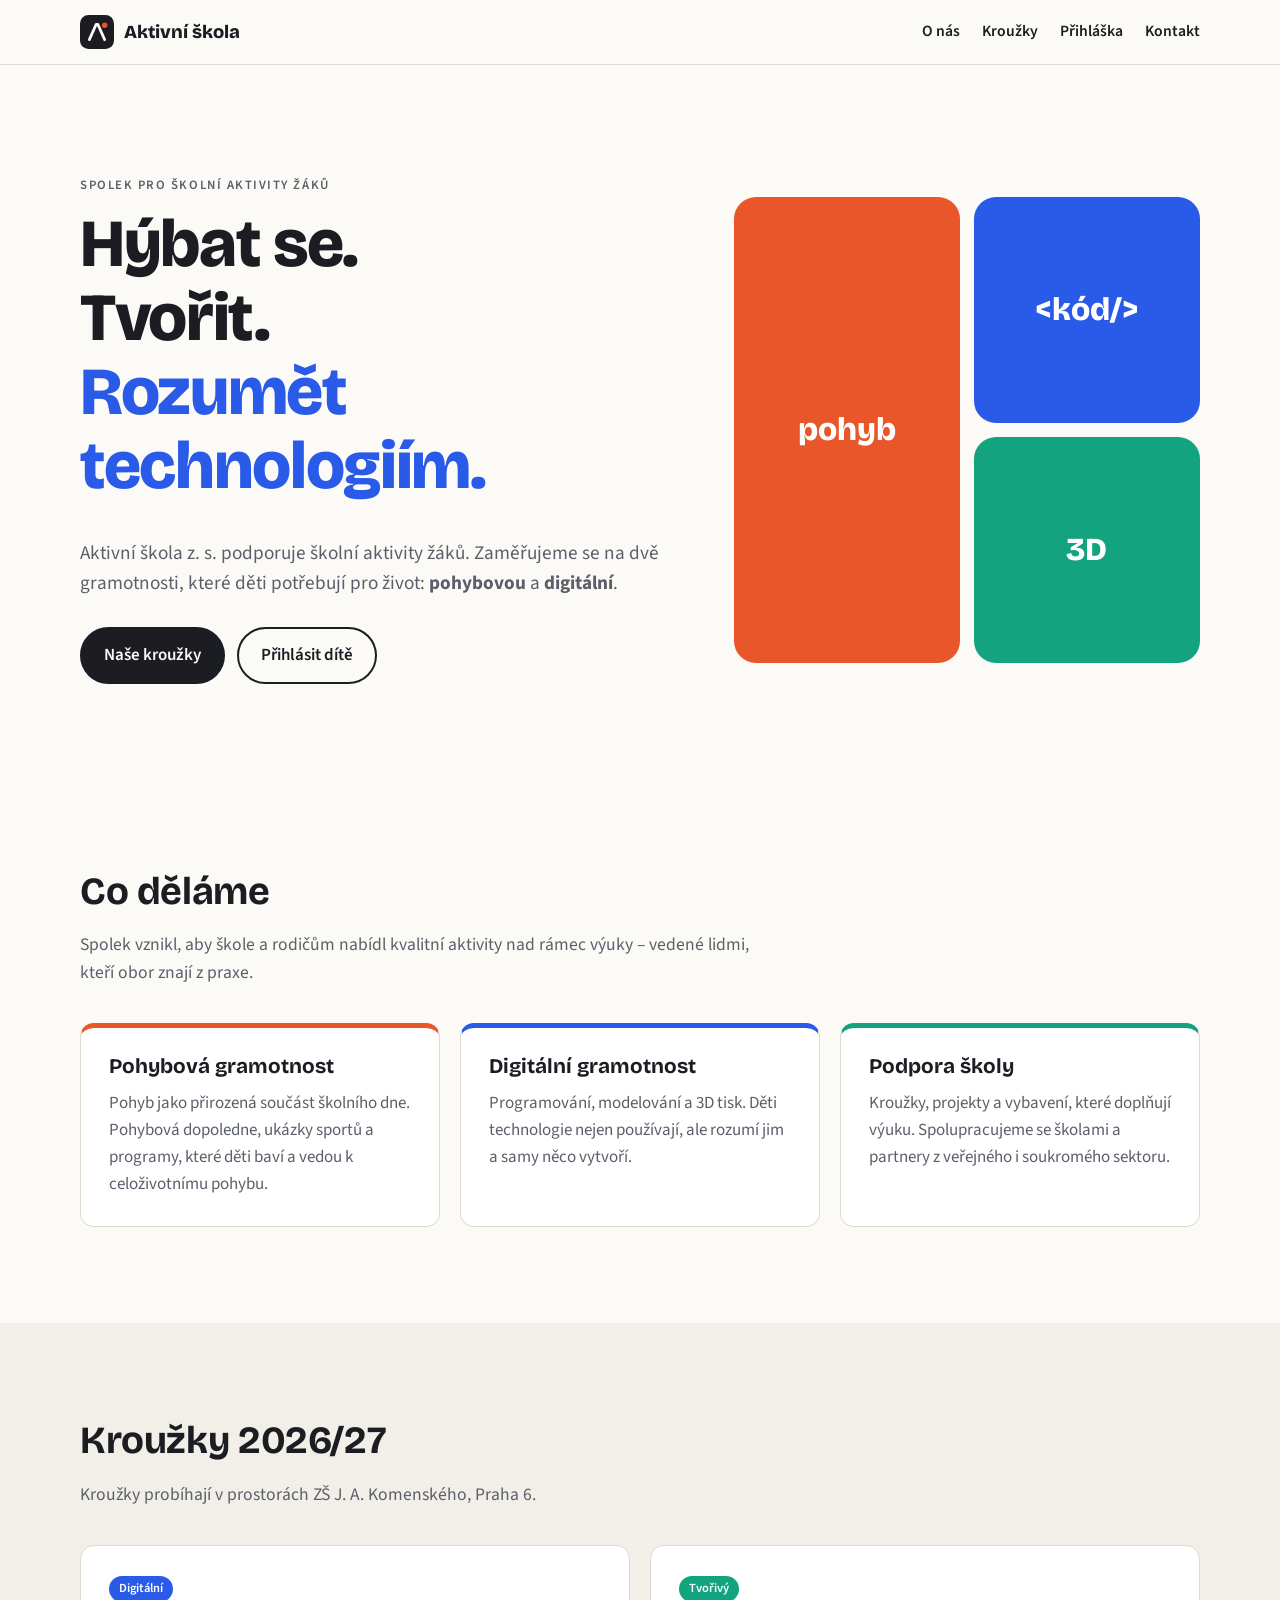
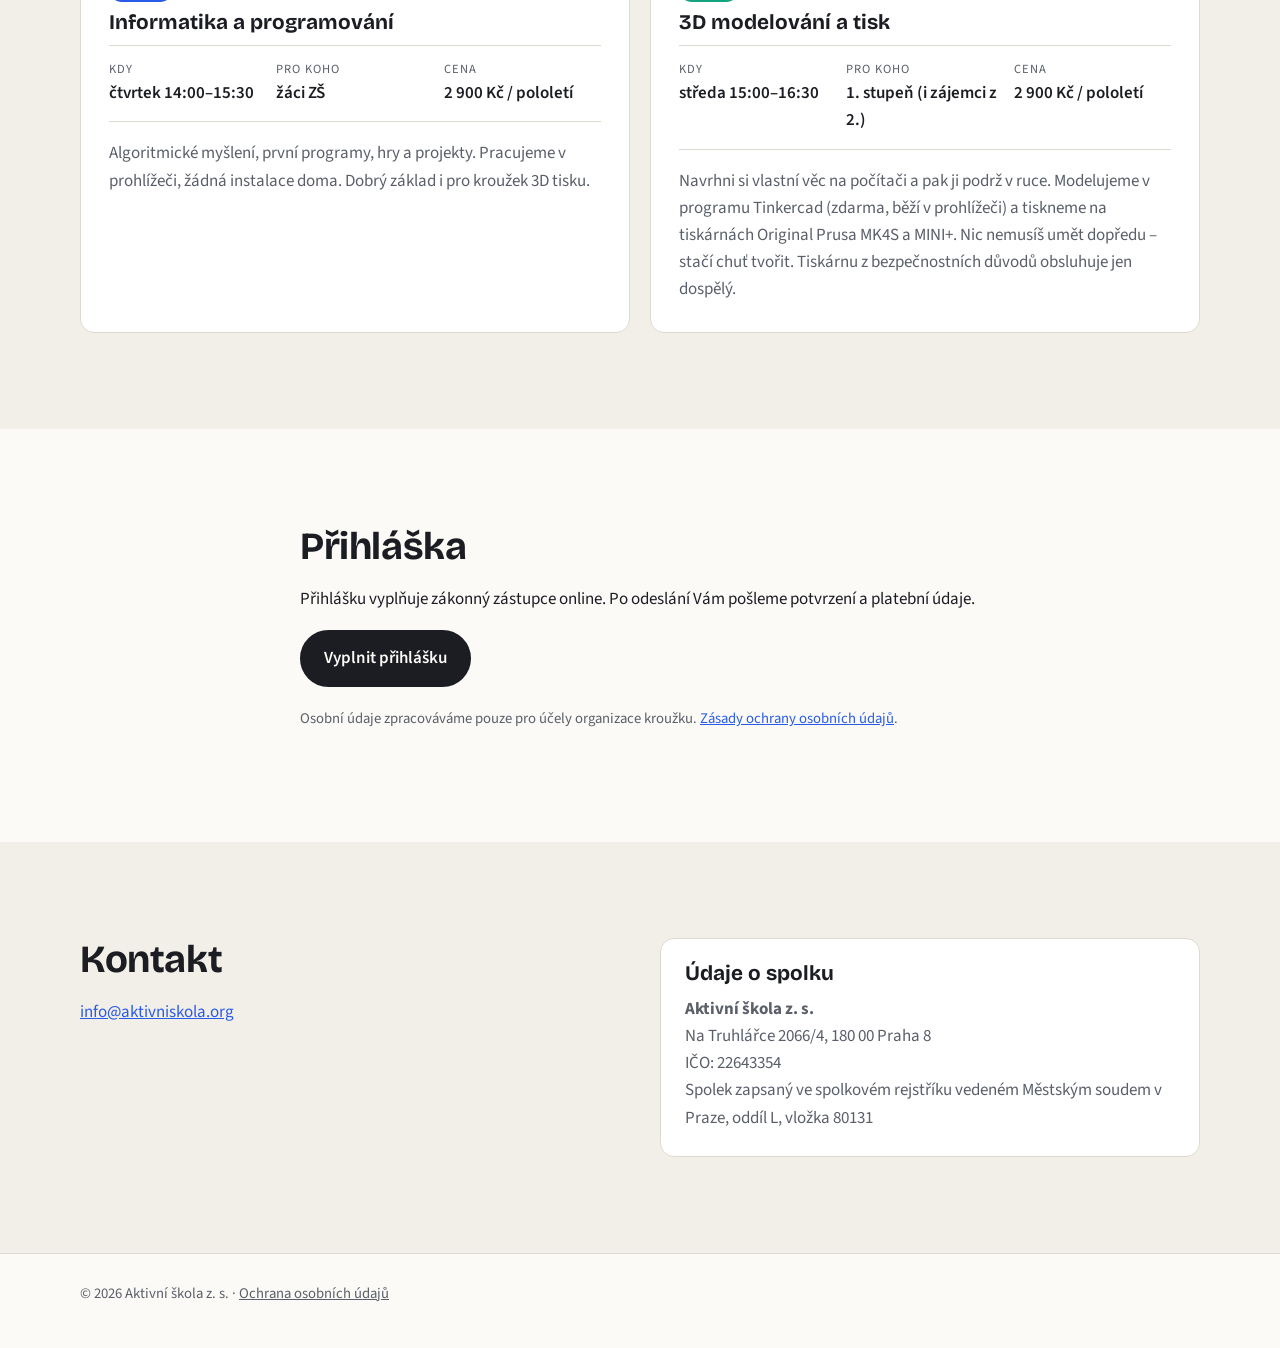
==== index.html @ bd8f5ce6 "Kroužky: časy, ceny, popis 3D tisku Co-Authored-By: Claude Opus 5.5 <noreply@anthropic.com> Claude-S" ====
<!doctype html>
<html lang="cs">
<head>
<meta charset="utf-8">
<meta name="viewport" content="width=device-width, initial-scale=1">
<title>Aktivní škola z. s. – pohybová a digitální gramotnost žáků</title>
<meta name="description" content="Spolek Aktivní škola podporuje školní aktivity žáků se zaměřením na pohybovou a digitální gramotnost. Kroužky programování a 3D tisku v Praze 6.">
<link rel="canonical" href="https://aktivniskola.org/">
<link rel="icon" href="favicon.svg" type="image/svg+xml">
<meta property="og:title" content="Aktivní škola z. s.">
<meta property="og:description" content="Pohybová a digitální gramotnost žáků – kroužky, projekty, spolupráce se školami.">
<meta property="og:type" content="website">
<meta property="og:url" content="https://aktivniskola.org/">
<link rel="preconnect" href="https://fonts.googleapis.com">
<link rel="preconnect" href="https://fonts.gstatic.com" crossorigin>
<link href="https://fonts.googleapis.com/css2?family=Bricolage+Grotesque:opsz,wght@12..96,500;12..96,700;12..96,800&family=Source+Sans+3:wght@400;600&display=swap" rel="stylesheet">
<link rel="stylesheet" href="styles.css">
<script type="application/ld+json">
{
  "@context": "https://schema.org",
  "@type": "NGO",
  "name": "Aktivní škola z. s.",
  "url": "https://aktivniskola.org/",
  "taxID": "22643354",
  "address": {
    "@type": "PostalAddress",
    "streetAddress": "Na Truhlářce 2066/4",
    "addressLocality": "Praha 8",
    "postalCode": "180 00",
    "addressCountry": "CZ"
  }
}
</script>
</head>
<body>

<header class="site-header">
  <div class="wrap header-inner">
    <a href="#top" class="logo" aria-label="Aktivní škola – úvod">
      <svg viewBox="0 0 40 40" aria-hidden="true"><rect width="40" height="40" rx="10" class="logo-bg"/><path d="M11 29 19 11h2l8 18" class="logo-a"/><circle cx="29" cy="12" r="3.2" class="logo-dot"/></svg>
      <span>Aktivní škola</span>
    </a>
    <nav class="nav" aria-label="Hlavní navigace">
      <a href="#o-nas">O nás</a>
      <a href="#krouzky">Kroužky</a>
      <a href="#prihlaska">Přihláška</a>
      <a href="#kontakt">Kontakt</a>
    </nav>
  </div>
</header>

<main id="top">

  <section class="hero">
    <div class="wrap hero-grid">
      <div>
        <p class="eyebrow">Spolek pro školní aktivity žáků</p>
        <h1>Hýbat se.<br>Tvořit.<br><span class="accent">Rozumět technologiím.</span></h1>
        <p class="lead">Aktivní škola z. s. podporuje školní aktivity žáků. Zaměřujeme se na dvě gramotnosti, které děti potřebují pro život: <strong>pohybovou</strong> a <strong>digitální</strong>.</p>
        <div class="cta-row">
          <a class="btn btn-primary" href="#krouzky">Naše kroužky</a>
          <a class="btn btn-ghost" href="#prihlaska">Přihlásit dítě</a>
        </div>
      </div>
      <div class="hero-art" aria-hidden="true">
        <div class="tile tile-move"><span>pohyb</span></div>
        <div class="tile tile-digi"><span>&lt;kód/&gt;</span></div>
        <div class="tile tile-make"><span>3D</span></div>
      </div>
    </div>
  </section>

  <section id="o-nas" class="section">
    <div class="wrap">
      <h2>Co děláme</h2>
      <p class="section-lead">Spolek vznikl, aby škole a rodičům nabídl kvalitní aktivity nad rámec výuky – vedené lidmi, kteří obor znají z praxe.</p>
      <div class="cards">
        <article class="card card-move">
          <h3>Pohybová gramotnost</h3>
          <p>Pohyb jako přirozená součást školního dne. Pohybová dopoledne, ukázky sportů a programy, které děti baví a vedou k celoživotnímu pohybu.</p>
        </article>
        <article class="card card-digi">
          <h3>Digitální gramotnost</h3>
          <p>Programování, modelování a 3D tisk. Děti technologie nejen používají, ale rozumí jim a samy něco vytvoří.</p>
        </article>
        <article class="card card-school">
          <h3>Podpora školy</h3>
          <p>Kroužky, projekty a vybavení, které doplňují výuku. Spolupracujeme se školami a partnery z veřejného i soukromého sektoru.</p>
        </article>
      </div>
    </div>
  </section>

  <section id="krouzky" class="section section-alt">
    <div class="wrap">
      <h2>Kroužky 2026/27</h2>
      <p class="section-lead">Kroužky probíhají v prostorách ZŠ J. A. Komenského, Praha 6.</p>
      <div class="courses">
        <article class="course">
          <div class="course-head">
            <span class="badge badge-digi">Digitální</span>
            <h3>Informatika a programování</h3>
          </div>
          <dl class="facts">
            <div><dt>Kdy</dt><dd>čtvrtek 14:00–15:30</dd></div>
            <div><dt>Pro koho</dt><dd><!-- TODO: ověřit ročníky -->žáci ZŠ</dd></div>
            <div><dt>Cena</dt><dd>2 900 Kč / pololetí</dd></div>
          </dl>
          <p>Algoritmické myšlení, první programy, hry a projekty. Pracujeme v prohlížeči, žádná instalace doma. Dobrý základ i pro kroužek 3D tisku.</p>
        </article>
        <article class="course">
          <div class="course-head">
            <span class="badge badge-make">Tvořivý</span>
            <h3>3D modelování a tisk</h3>
          </div>
          <dl class="facts">
            <div><dt>Kdy</dt><dd>středa 15:00–16:30</dd></div>
            <div><dt>Pro koho</dt><dd>1. stupeň (i zájemci z 2.)</dd></div>
            <div><dt>Cena</dt><dd>2 900 Kč / pololetí</dd></div>
          </dl>
          <p>Navrhni si vlastní věc na počítači a pak ji podrž v ruce. Modelujeme v programu Tinkercad (zdarma, běží v prohlížeči) a tiskneme na tiskárnách Original Prusa MK4S a MINI+. Nic nemusíš umět dopředu – stačí chuť tvořit. Tiskárnu z bezpečnostních důvodů obsluhuje jen dospělý.</p>
        </article>
      </div>
    </div>
  </section>

  <section id="prihlaska" class="section">
    <div class="wrap narrow">
      <h2>Přihláška</h2>
      <p>Přihlášku vyplňuje zákonný zástupce online. Po odeslání Vám pošleme potvrzení a platební údaje.</p>
      <a class="btn btn-primary" href="#" data-todo="odkaz na Google Formulář">Vyplnit přihlášku</a>
      <p class="note">Osobní údaje zpracováváme pouze pro účely organizace kroužku. <a href="ochrana-osobnich-udaju.html">Zásady ochrany osobních údajů</a>.</p>
    </div>
  </section>

  <section id="kontakt" class="section section-alt">
    <div class="wrap contact-grid">
      <div>
        <h2>Kontakt</h2>
        <p><a href="mailto:info@aktivniskola.org">info@aktivniskola.org</a></p>
      </div>
      <div class="legal">
        <h3>Údaje o spolku</h3>
        <p><strong>Aktivní škola z. s.</strong><br>
        Na Truhlářce 2066/4, 180 00 Praha 8<br>
        IČO: 22643354<br>
        Spolek zapsaný ve spolkovém rejstříku vedeném Městským soudem v Praze, oddíl L, vložka 80131</p>
      </div>
    </div>
  </section>

</main>

<footer class="site-footer">
  <div class="wrap">
    <p>© <span id="y">2026</span> Aktivní škola z. s. · <a href="ochrana-osobnich-udaju.html">Ochrana osobních údajů</a></p>
  </div>
</footer>

<script>document.getElementById('y').textContent=new Date().getFullYear();</script>
</body>
</html>
---- styles.css ----
:root {
  --bg: #fbfaf6;
  --bg-alt: #f1efe7;
  --ink: #1b1d22;
  --muted: #5a5f69;
  --line: #dedad0;
  --move: #e8562a;      /* pohyb – oranžová */
  --digi: #2a5be8;      /* digitál – modrá */
  --make: #14a37f;      /* tvorba – zelená */
  --card: #ffffff;
  --radius: 14px;
  --font-head: "Bricolage Grotesque", system-ui, sans-serif;
  --font-body: "Source Sans 3", system-ui, sans-serif;
}
@media (prefers-color-scheme: dark) {
  :root:not([data-theme="light"]) {
    --bg: #14161a; --bg-alt: #1b1e23; --ink: #eef0f3; --muted: #a3a9b3;
    --line: #2c3038; --card: #1f2228;
    --move: #ff7a4d; --digi: #6f93ff; --make: #3fcfa6;
  }
}

* { box-sizing: border-box; }
html { scroll-behavior: smooth; scroll-padding-top: 72px; }
body {
  margin: 0; background: var(--bg); color: var(--ink);
  font: 400 1.0625rem/1.6 var(--font-body);
  -webkit-font-smoothing: antialiased;
}
h1, h2, h3 { font-family: var(--font-head); line-height: 1.1; margin: 0 0 .5em; }
h1 { font-size: clamp(2.4rem, 6vw, 4.2rem); font-weight: 800; letter-spacing: -.02em; }
h2 { font-size: clamp(1.8rem, 3.5vw, 2.4rem); font-weight: 700; letter-spacing: -.01em; }
h3 { font-size: 1.3rem; font-weight: 700; }
a { color: var(--digi); }
p { margin: 0 0 1em; }

.wrap { width: min(1120px, 100% - 32px); margin-inline: auto; }
.narrow { width: min(680px, 100% - 32px); }

/* Header */
.site-header {
  position: sticky; top: 0; z-index: 10;
  background: color-mix(in srgb, var(--bg) 88%, transparent);
  backdrop-filter: blur(8px); border-bottom: 1px solid var(--line);
}
.header-inner { display: flex; align-items: center; justify-content: space-between; height: 64px; gap: 16px; }
.logo { display: flex; align-items: center; gap: 10px; text-decoration: none; color: var(--ink);
  font: 800 1.15rem var(--font-head); }
.logo svg { width: 34px; height: 34px; }
.logo-bg { fill: var(--ink); }
.logo-a { fill: none; stroke: var(--bg); stroke-width: 3.2; stroke-linecap: round; stroke-linejoin: round; }
.logo-dot { fill: var(--move); }
.nav { display: flex; gap: 22px; }
.nav a { color: var(--ink); text-decoration: none; font-weight: 600; font-size: .98rem; }
.nav a:hover { color: var(--move); }
@media (max-width: 640px) {
  .nav { gap: 14px; }
  .nav a:nth-child(1), .nav a:nth-child(4) { display: none; }
}

/* Hero */
.hero { padding: clamp(48px, 9vw, 110px) 0 clamp(40px, 7vw, 90px); }
.hero-grid { display: grid; grid-template-columns: 1.3fr 1fr; gap: 48px; align-items: center; }
.eyebrow { text-transform: uppercase; letter-spacing: .12em; font-size: .8rem; font-weight: 600; color: var(--muted); }
.accent { color: var(--digi); }
.lead { font-size: 1.2rem; color: var(--muted); max-width: 34em; }
.cta-row { display: flex; gap: 12px; flex-wrap: wrap; margin-top: 28px; }
.btn { display: inline-block; padding: 13px 22px; border-radius: 999px; font-weight: 600;
  text-decoration: none; border: 2px solid var(--ink); transition: transform .15s; }
.btn:hover { transform: translateY(-2px); }
.btn-primary { background: var(--ink); color: var(--bg); }
.btn-ghost { color: var(--ink); }

.hero-art { display: grid; grid-template-columns: 1fr 1fr; grid-template-rows: 1fr 1fr; gap: 14px; aspect-ratio: 1; }
.tile { border-radius: 22px; display: grid; place-items: center;
  font: 800 clamp(1.3rem, 3vw, 2rem) var(--font-head); color: #fff; }
.tile-move { background: var(--move); grid-row: span 2; }
.tile-digi { background: var(--digi); }
.tile-make { background: var(--make); }
@media (max-width: 820px) {
  .hero-grid { grid-template-columns: 1fr; }
  .hero-art { aspect-ratio: 3 / 1.4; max-width: 520px; }
}

/* Sections */
.section { padding: clamp(56px, 8vw, 96px) 0; }
.section-alt { background: var(--bg-alt); }
.section-lead { color: var(--muted); font-size: 1.1rem; max-width: 40em; margin-bottom: 36px; }

.cards { display: grid; grid-template-columns: repeat(3, 1fr); gap: 20px; }
.card { background: var(--card); border: 1px solid var(--line); border-radius: var(--radius);
  padding: 28px; border-top: 5px solid var(--ink); }
.card p { color: var(--muted); margin: 0; }
.card-move { border-top-color: var(--move); }
.card-digi { border-top-color: var(--digi); }
.card-school { border-top-color: var(--make); }
@media (max-width: 820px) { .cards { grid-template-columns: 1fr; } }

.courses { display: grid; grid-template-columns: repeat(2, 1fr); gap: 20px; }
.course { background: var(--card); border: 1px solid var(--line); border-radius: var(--radius); padding: 28px; }
.course p { color: var(--muted); margin: 0; }
.badge { display: inline-block; font-size: .78rem; font-weight: 600; padding: 3px 10px; border-radius: 999px;
  color: #fff; margin-bottom: 10px; }
.badge-digi { background: var(--digi); }
.badge-make { background: var(--make); }
.badge-move { background: var(--move); }
.facts { display: grid; grid-template-columns: repeat(3, 1fr); gap: 10px; margin: 6px 0 18px;
  padding: 14px 0; border-block: 1px solid var(--line); }
.facts dt { font-size: .78rem; text-transform: uppercase; letter-spacing: .08em; color: var(--muted); }
.facts dd { margin: 0; font-weight: 600; }
@media (max-width: 820px) { .courses { grid-template-columns: 1fr; } }
@media (max-width: 420px) { .facts { grid-template-columns: 1fr; } }

.note { font-size: .92rem; color: var(--muted); margin-top: 20px; }

.contact-grid { display: grid; grid-template-columns: 1fr 1fr; gap: 40px; }
.legal { background: var(--card); border: 1px solid var(--line); border-radius: var(--radius); padding: 24px; }
.legal p { margin: 0; color: var(--muted); }
@media (max-width: 720px) { .contact-grid { grid-template-columns: 1fr; } }

.site-footer { padding: 28px 0; border-top: 1px solid var(--line); color: var(--muted); font-size: .92rem; }
.site-footer a { color: var(--muted); }

.prose { padding: clamp(40px, 7vw, 80px) 0; }
.prose h2 { font-size: 1.4rem; margin-top: 1.6em; }
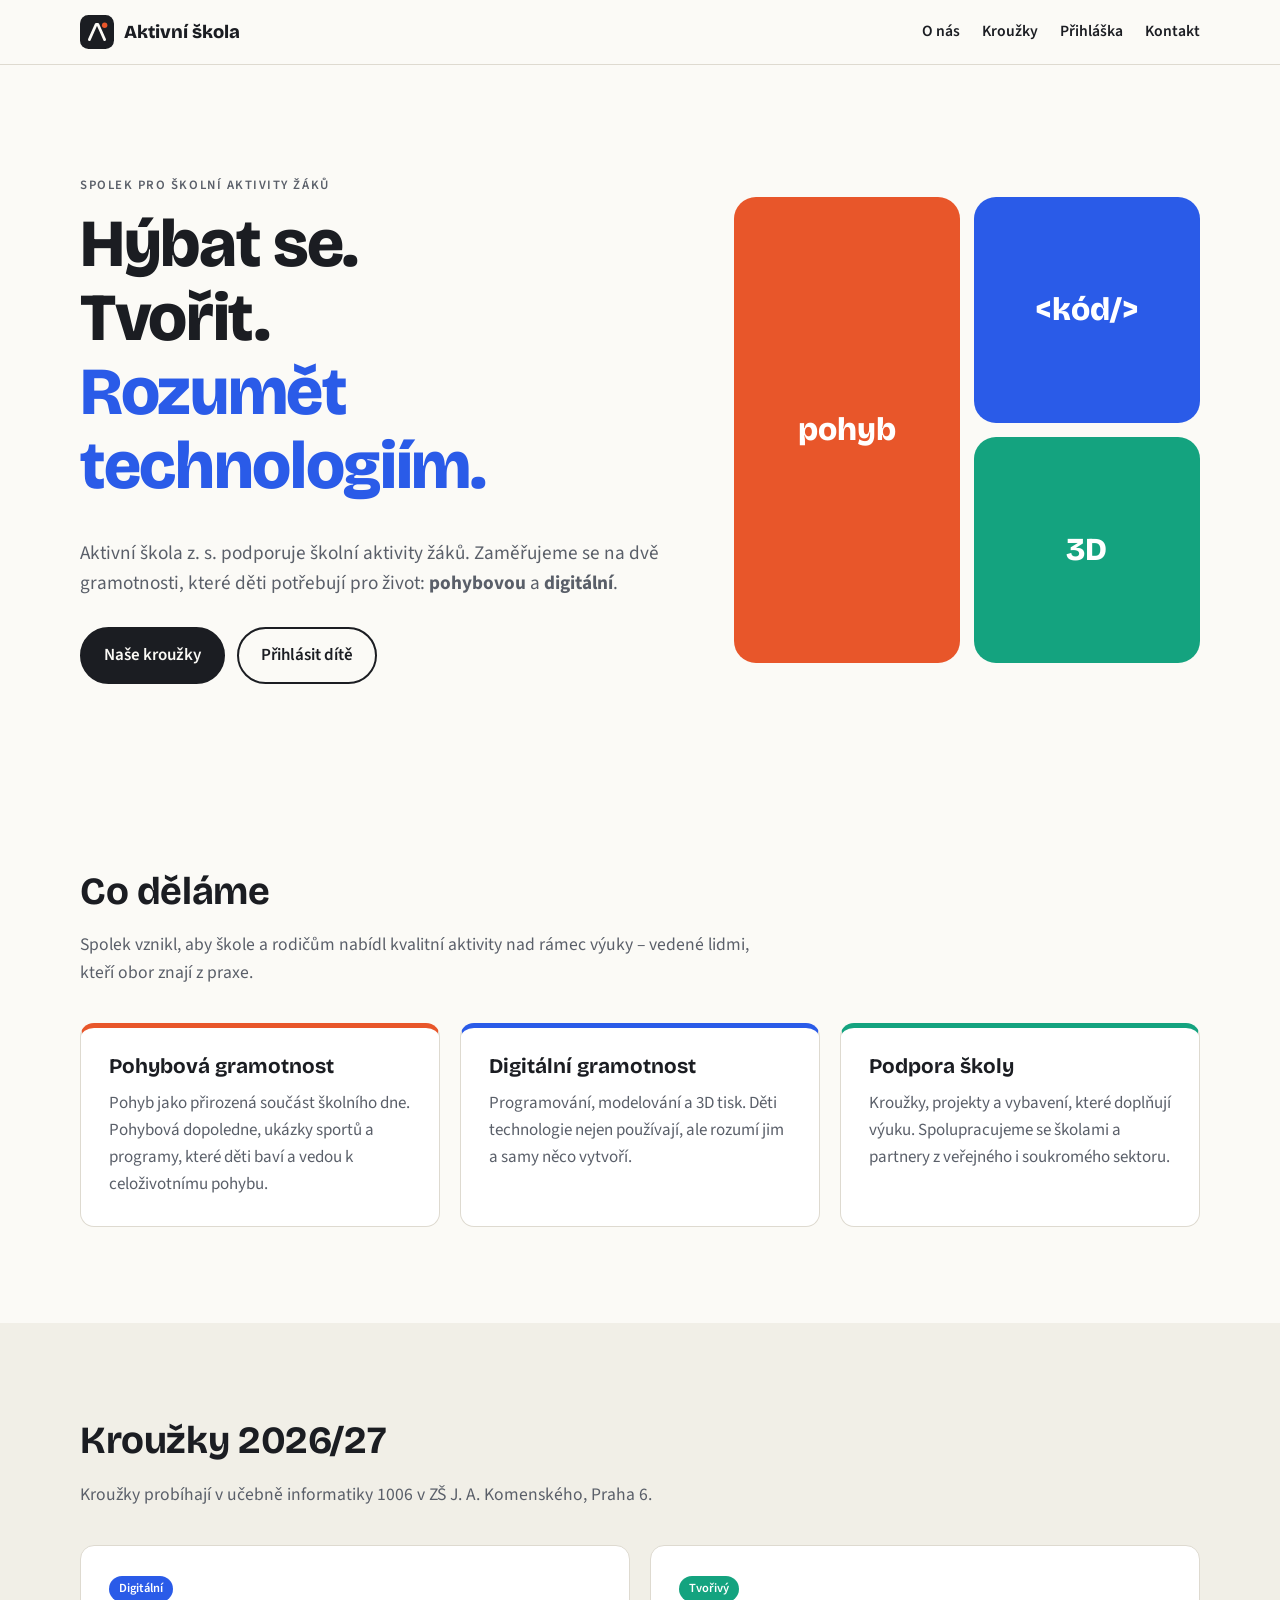
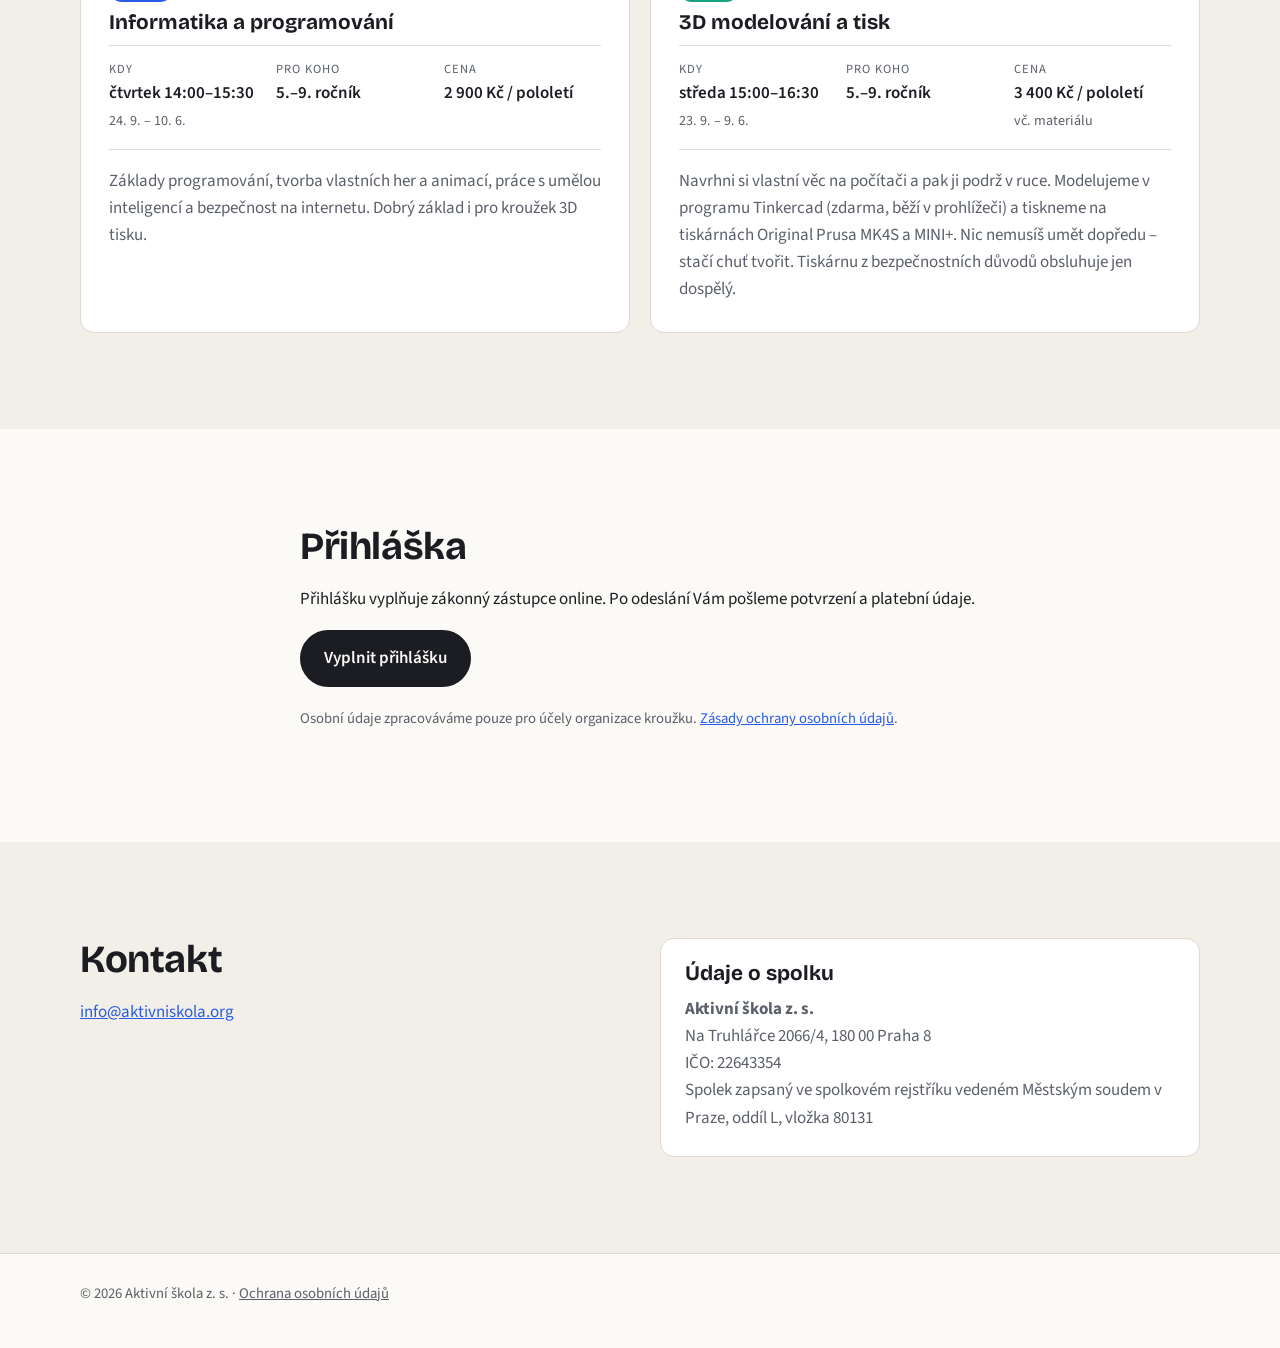
==== commit dec21c3b: "Kroužky dle nabídky školy 2026/27: ročníky, termíny, cena 3D Co-Authored-By: Claude Opus 5.5 <norepl" ====
--- a/index.html
+++ b/index.html
@@ -94,7 +94,7 @@
   <section id="krouzky" class="section section-alt">
     <div class="wrap">
       <h2>Kroužky 2026/27</h2>
-      <p class="section-lead">Kroužky probíhají v prostorách ZŠ J. A. Komenského, Praha 6.</p>
+      <p class="section-lead">Kroužky probíhají v učebně informatiky 1006 v ZŠ J. A. Komenského, Praha 6.</p>
       <div class="courses">
         <article class="course">
           <div class="course-head">
@@ -102,11 +102,11 @@
             <h3>Informatika a programování</h3>
           </div>
           <dl class="facts">
-            <div><dt>Kdy</dt><dd>čtvrtek 14:00–15:30</dd></div>
-            <div><dt>Pro koho</dt><dd><!-- TODO: ověřit ročníky -->žáci ZŠ</dd></div>
+            <div><dt>Kdy</dt><dd>čtvrtek 14:00–15:30<br><small>24. 9. – 10. 6.</small></dd></div>
+            <div><dt>Pro koho</dt><dd>5.–9. ročník</dd></div>
             <div><dt>Cena</dt><dd>2 900 Kč / pololetí</dd></div>
           </dl>
-          <p>Algoritmické myšlení, první programy, hry a projekty. Pracujeme v prohlížeči, žádná instalace doma. Dobrý základ i pro kroužek 3D tisku.</p>
+          <p>Základy programování, tvorba vlastních her a animací, práce s umělou inteligencí a bezpečnost na internetu. Dobrý základ i pro kroužek 3D tisku.</p>
         </article>
         <article class="course">
           <div class="course-head">
@@ -114,9 +114,9 @@
             <h3>3D modelování a tisk</h3>
           </div>
           <dl class="facts">
-            <div><dt>Kdy</dt><dd>středa 15:00–16:30</dd></div>
-            <div><dt>Pro koho</dt><dd>1. stupeň (i zájemci z 2.)</dd></div>
-            <div><dt>Cena</dt><dd>2 900 Kč / pololetí</dd></div>
+            <div><dt>Kdy</dt><dd>středa 15:00–16:30<br><small>23. 9. – 9. 6.</small></dd></div>
+            <div><dt>Pro koho</dt><dd>5.–9. ročník</dd></div>
+            <div><dt>Cena</dt><dd>3 400 Kč / pololetí<br><small>vč. materiálu</small></dd></div>
           </dl>
           <p>Navrhni si vlastní věc na počítači a pak ji podrž v ruce. Modelujeme v programu Tinkercad (zdarma, běží v prohlížeči) a tiskneme na tiskárnách Original Prusa MK4S a MINI+. Nic nemusíš umět dopředu – stačí chuť tvořit. Tiskárnu z bezpečnostních důvodů obsluhuje jen dospělý.</p>
         </article>
--- a/styles.css
+++ b/styles.css
@@ -123,3 +123,4 @@
 
 .prose { padding: clamp(40px, 7vw, 80px) 0; }
 .prose h2 { font-size: 1.4rem; margin-top: 1.6em; }
+.facts dd small { font-weight: 400; color: var(--muted); }
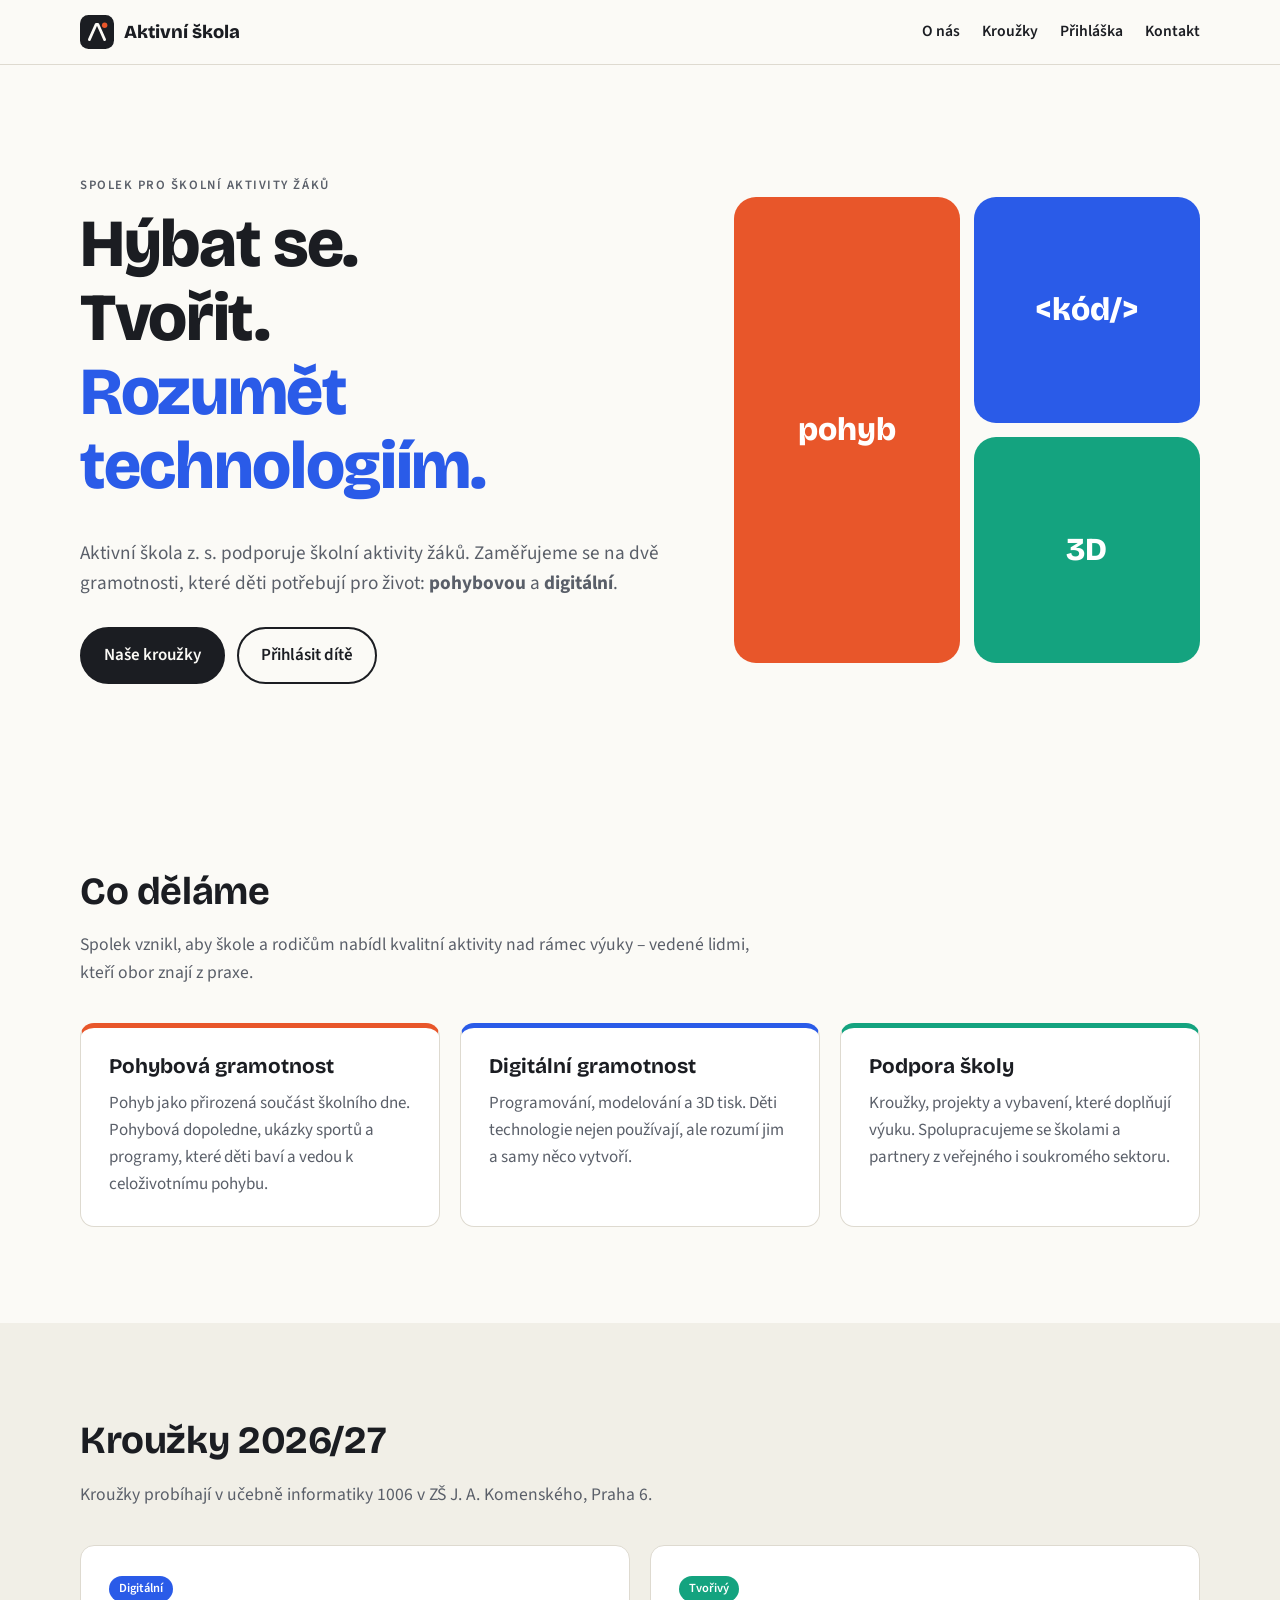
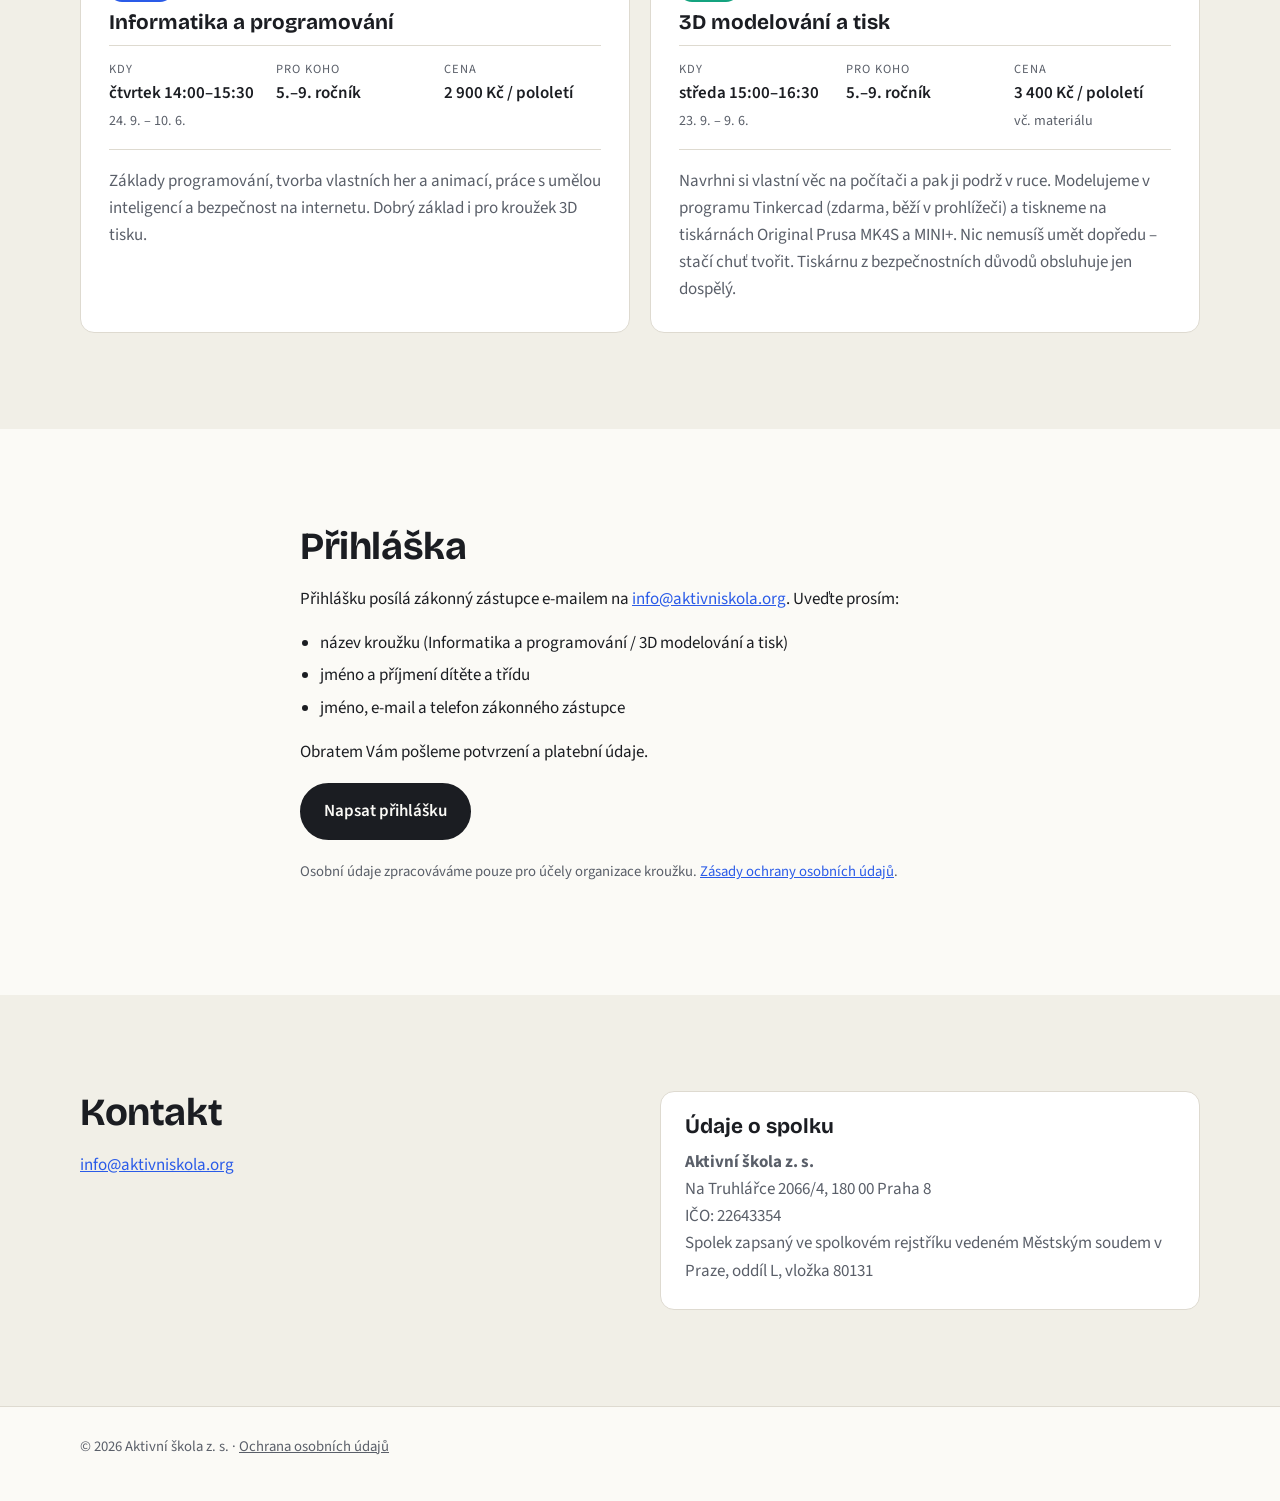
==== commit 1f406da4: "Přihlášky e-mailem na info@aktivniskola.org Co-Authored-By: Claude Opus 5.5 <noreply@anthropic.com> " ====
--- a/index.html
+++ b/index.html
@@ -127,8 +127,14 @@
   <section id="prihlaska" class="section">
     <div class="wrap narrow">
       <h2>Přihláška</h2>
-      <p>Přihlášku vyplňuje zákonný zástupce online. Po odeslání Vám pošleme potvrzení a platební údaje.</p>
-      <a class="btn btn-primary" href="#" data-todo="odkaz na Google Formulář">Vyplnit přihlášku</a>
+      <p>Přihlášku posílá zákonný zástupce e-mailem na <a href="mailto:info@aktivniskola.org">info@aktivniskola.org</a>. Uveďte prosím:</p>
+      <ul class="checklist">
+        <li>název kroužku (Informatika a programování / 3D modelování a tisk)</li>
+        <li>jméno a příjmení dítěte a třídu</li>
+        <li>jméno, e-mail a telefon zákonného zástupce</li>
+      </ul>
+      <p>Obratem Vám pošleme potvrzení a platební údaje.</p>
+      <a class="btn btn-primary" href="mailto:info@aktivniskola.org?subject=P%C5%99ihl%C3%A1%C5%A1ka%20do%20krou%C5%BEku&amp;body=Krou%C5%BEek%3A%20%0AJm%C3%A9no%20a%20p%C5%99%C3%ADjmen%C3%AD%20d%C3%ADt%C4%9Bte%3A%20%0AT%C5%99%C3%ADda%3A%20%0AZ%C3%A1konn%C3%BD%20z%C3%A1stupce%3A%20%0ATelefon%3A%20%0A">Napsat přihlášku</a>
       <p class="note">Osobní údaje zpracováváme pouze pro účely organizace kroužku. <a href="ochrana-osobnich-udaju.html">Zásady ochrany osobních údajů</a>.</p>
     </div>
   </section>
--- a/styles.css
+++ b/styles.css
@@ -124,3 +124,5 @@
 .prose { padding: clamp(40px, 7vw, 80px) 0; }
 .prose h2 { font-size: 1.4rem; margin-top: 1.6em; }
 .facts dd small { font-weight: 400; color: var(--muted); }
+.checklist { margin: 0 0 1em; padding-left: 1.2em; }
+.checklist li { margin-bottom: .3em; }
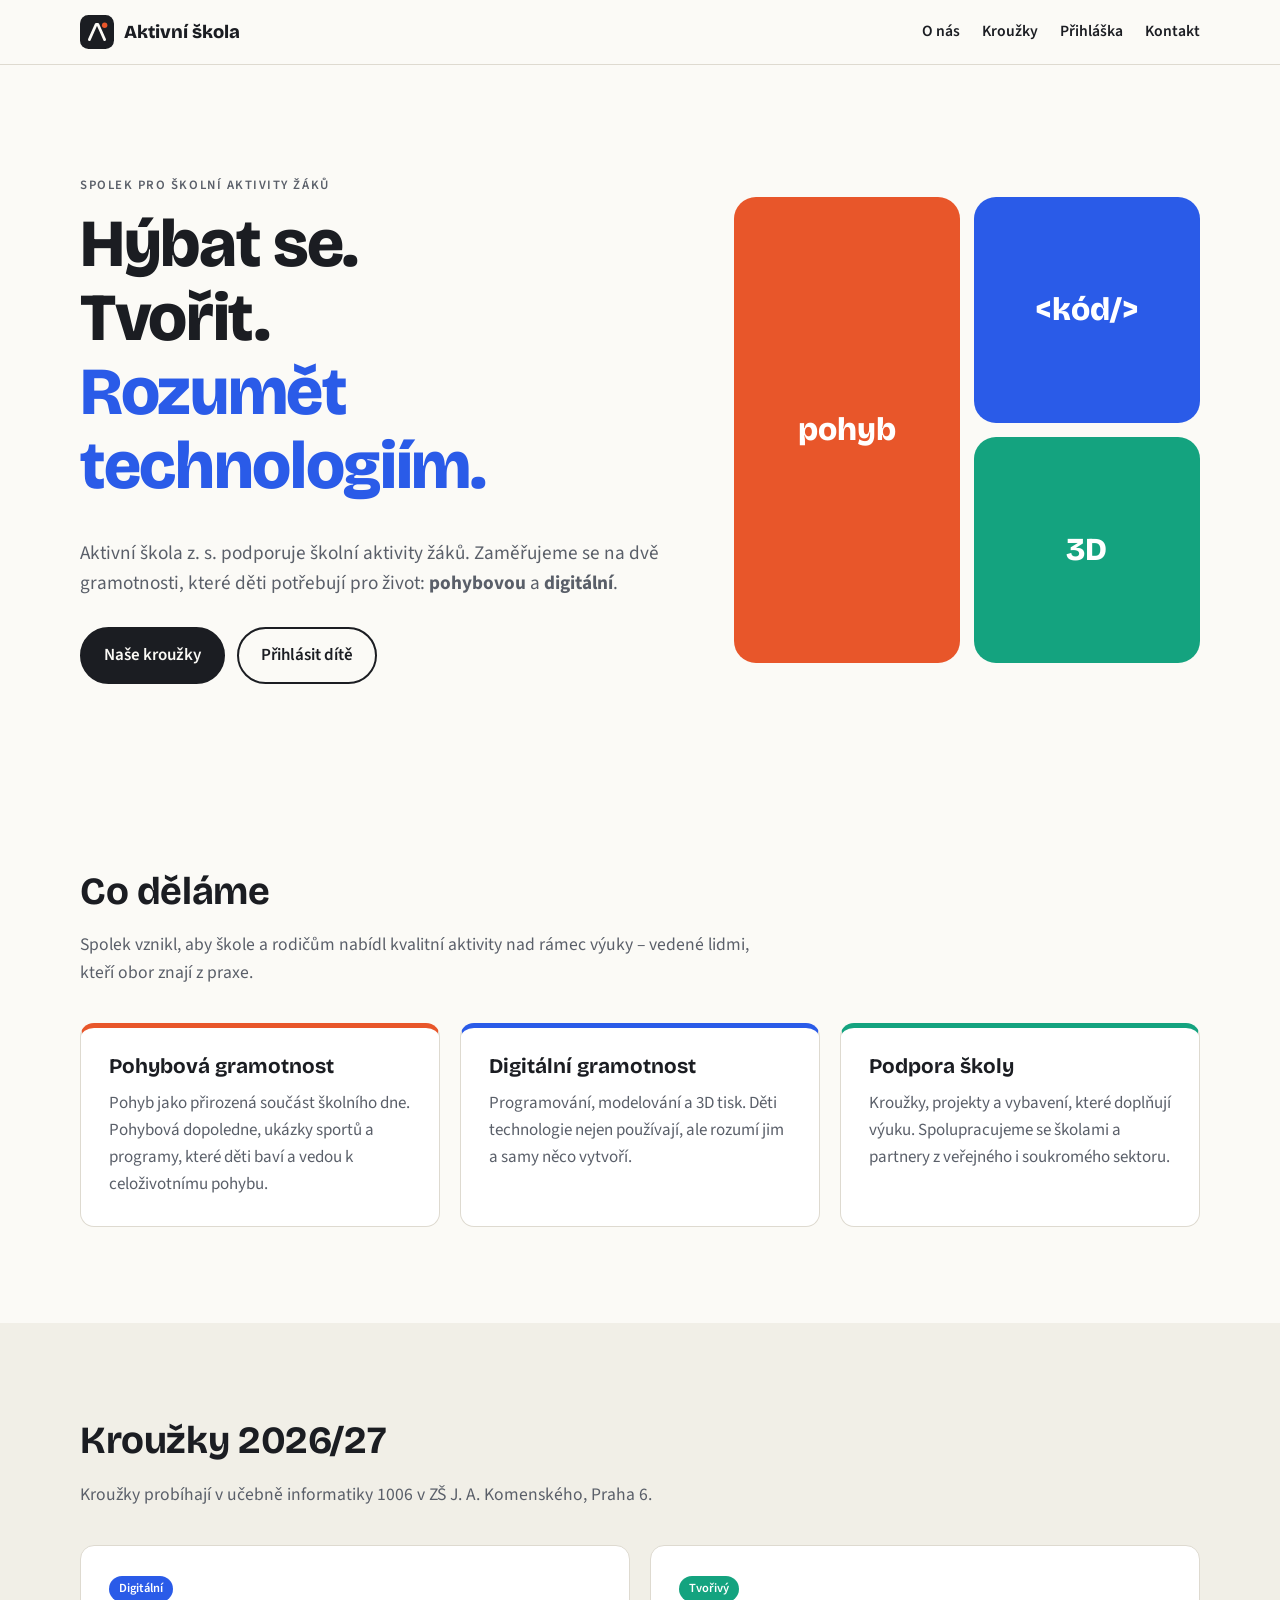
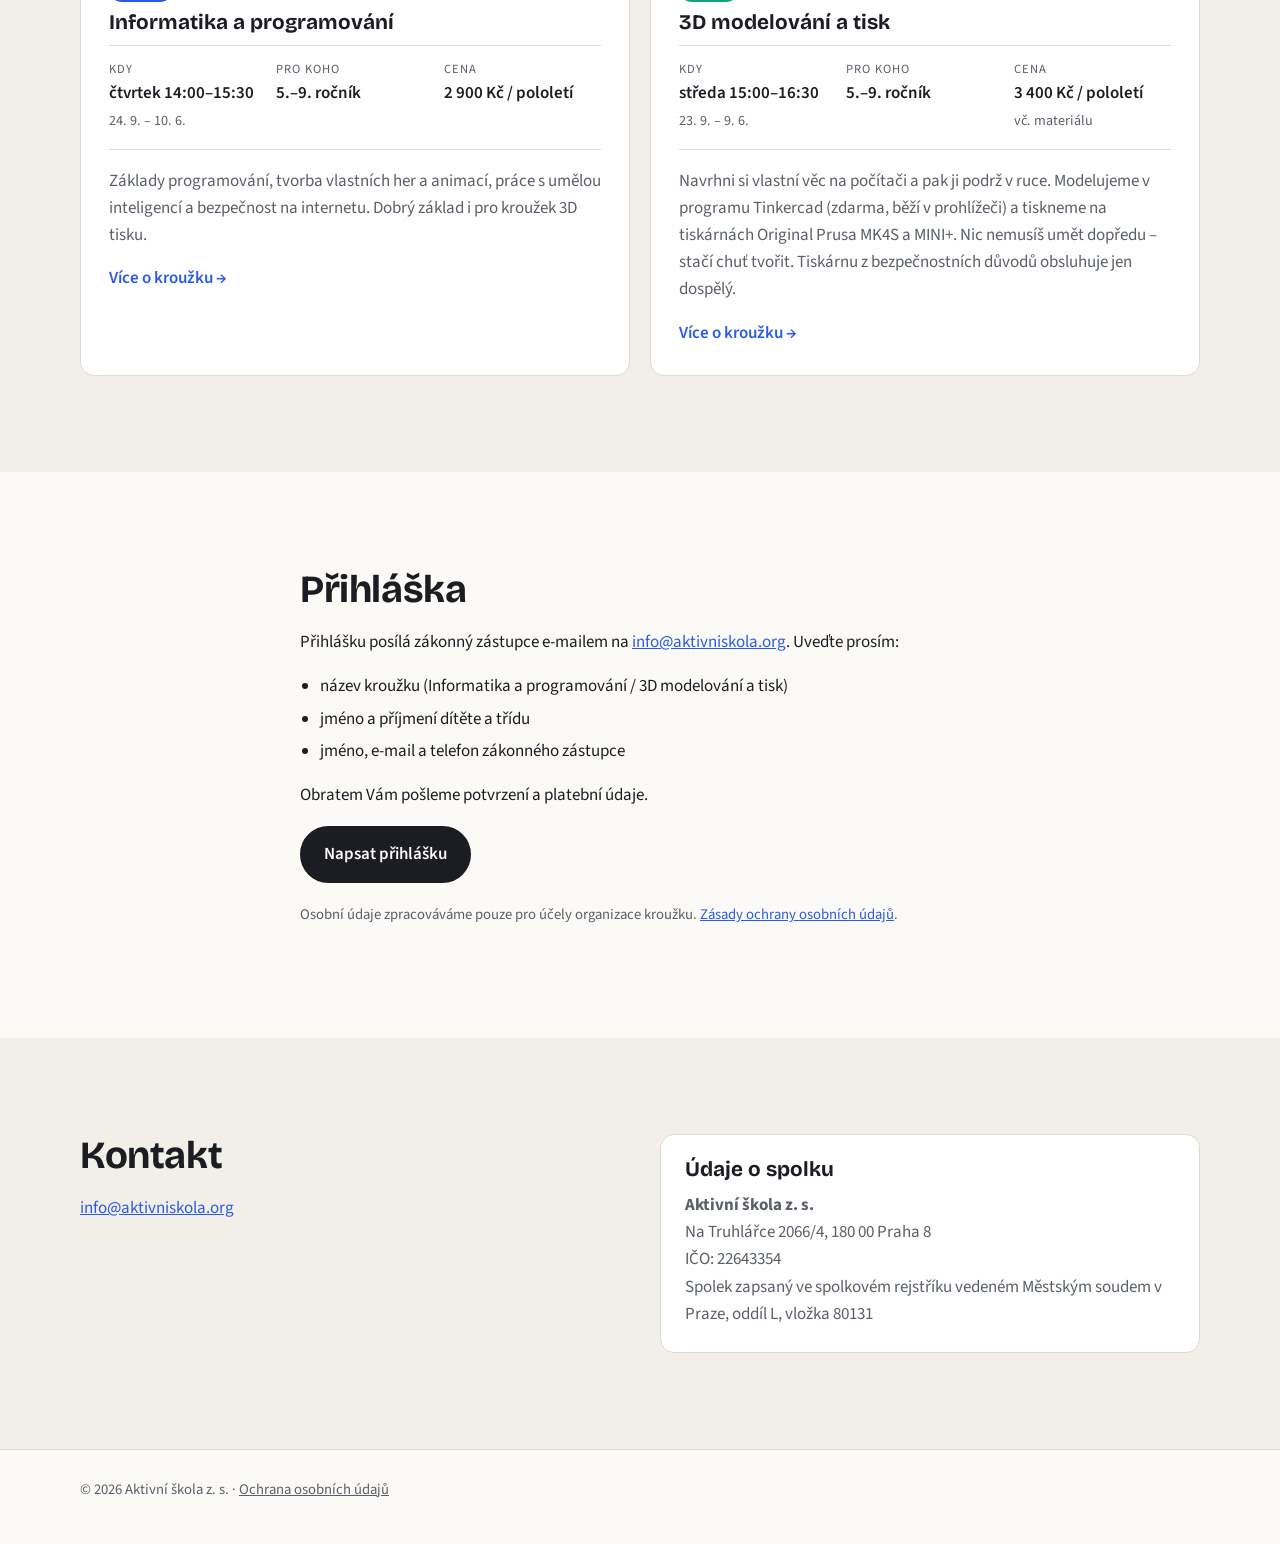
==== commit ac9733d1: "Podstránky kroužků: informatika a 3D tisk Co-Authored-By: Claude Opus 5.5 <noreply@anthropic.com> Cl" ====
--- a/index.html
+++ b/index.html
@@ -107,6 +107,7 @@
             <div><dt>Cena</dt><dd>2 900 Kč / pololetí</dd></div>
           </dl>
           <p>Základy programování, tvorba vlastních her a animací, práce s umělou inteligencí a bezpečnost na internetu. Dobrý základ i pro kroužek 3D tisku.</p>
+          <a class="more" href="krouzek-informatika.html">Více o kroužku →</a>
         </article>
         <article class="course">
           <div class="course-head">
@@ -119,6 +120,7 @@
             <div><dt>Cena</dt><dd>3 400 Kč / pololetí<br><small>vč. materiálu</small></dd></div>
           </dl>
           <p>Navrhni si vlastní věc na počítači a pak ji podrž v ruce. Modelujeme v programu Tinkercad (zdarma, běží v prohlížeči) a tiskneme na tiskárnách Original Prusa MK4S a MINI+. Nic nemusíš umět dopředu – stačí chuť tvořit. Tiskárnu z bezpečnostních důvodů obsluhuje jen dospělý.</p>
+          <a class="more" href="krouzek-3d-tisk.html">Více o kroužku →</a>
         </article>
       </div>
     </div>
--- a/styles.css
+++ b/styles.css
@@ -126,3 +126,20 @@
 .facts dd small { font-weight: 400; color: var(--muted); }
 .checklist { margin: 0 0 1em; padding-left: 1.2em; }
 .checklist li { margin-bottom: .3em; }
+
+/* Podstránky kroužků */
+.hero-sub { padding-bottom: clamp(32px, 5vw, 56px); }
+.hero-sub h1 { font-size: clamp(2.2rem, 5vw, 3.6rem); }
+.eyebrow a { color: inherit; }
+.accent-make { color: var(--make); }
+.facts-wide { grid-template-columns: repeat(4, 1fr); max-width: 760px; margin-top: 28px; }
+@media (max-width: 640px) { .facts-wide { grid-template-columns: 1fr 1fr; } }
+.card-make { border-top-color: var(--make); }
+.cards-4 { grid-template-columns: repeat(2, 1fr); }
+@media (max-width: 820px) { .cards-4 { grid-template-columns: 1fr; } }
+.tech-list { display: grid; grid-template-columns: repeat(auto-fit, minmax(240px, 1fr)); gap: 20px; }
+.tech { background: var(--card); border: 1px solid var(--line); border-radius: var(--radius); padding: 24px; }
+.tech p { color: var(--muted); margin: 0 0 .6em; }
+.tech a { font-weight: 600; font-size: .95rem; }
+.more { display: inline-block; margin-top: 16px; font-weight: 600; text-decoration: none; }
+.more:hover { text-decoration: underline; }
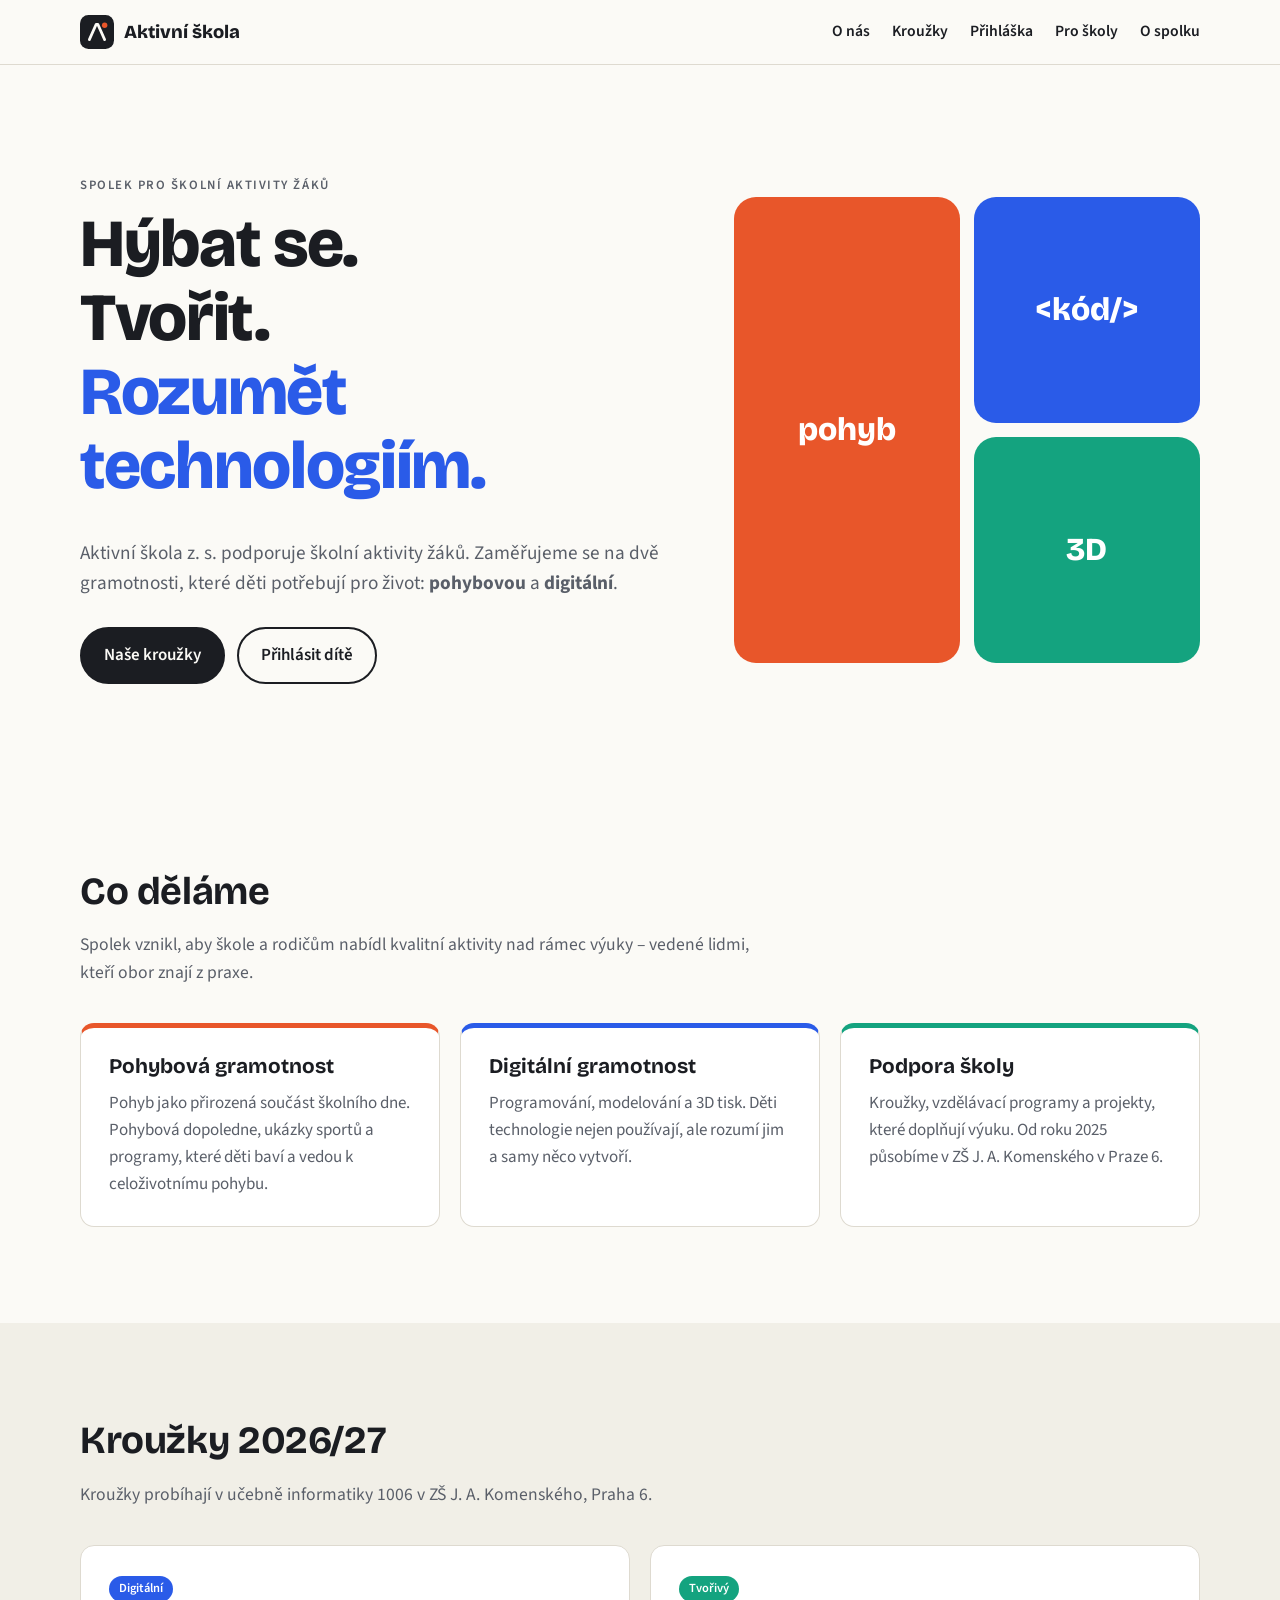
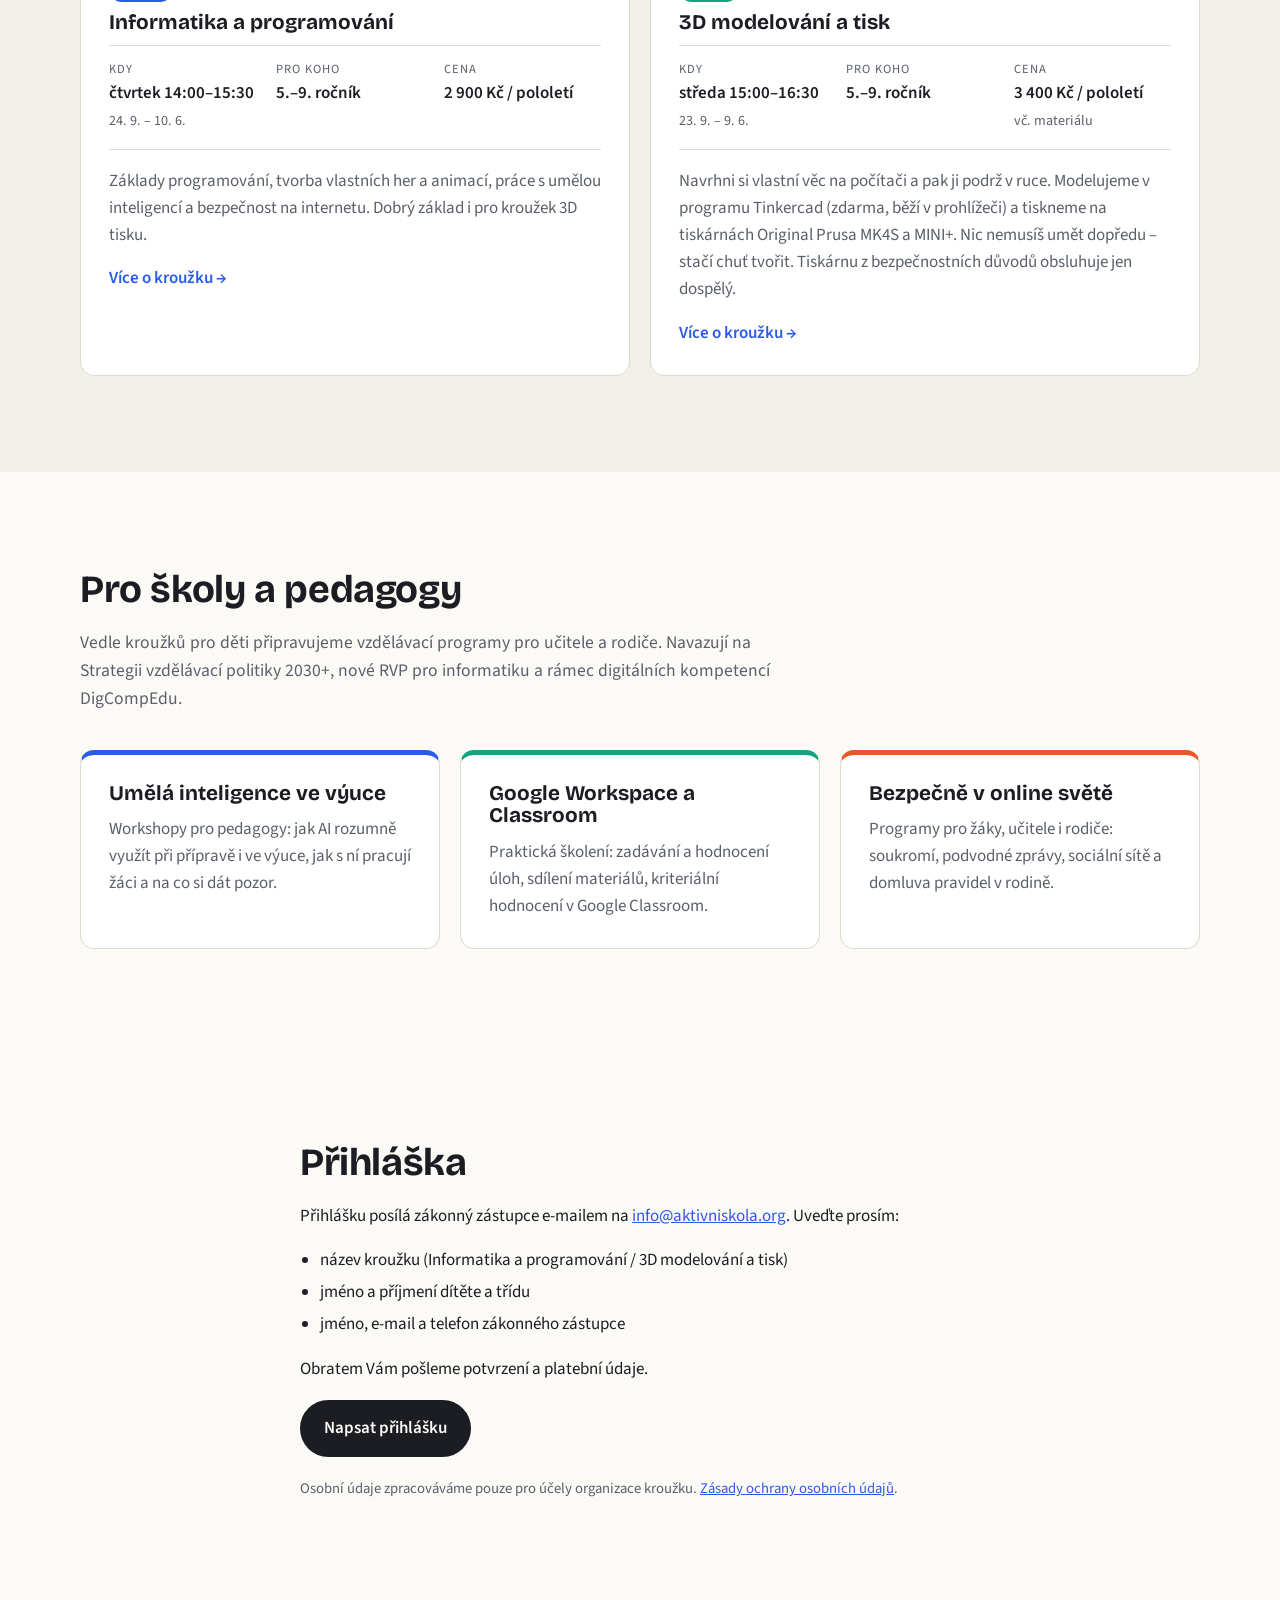
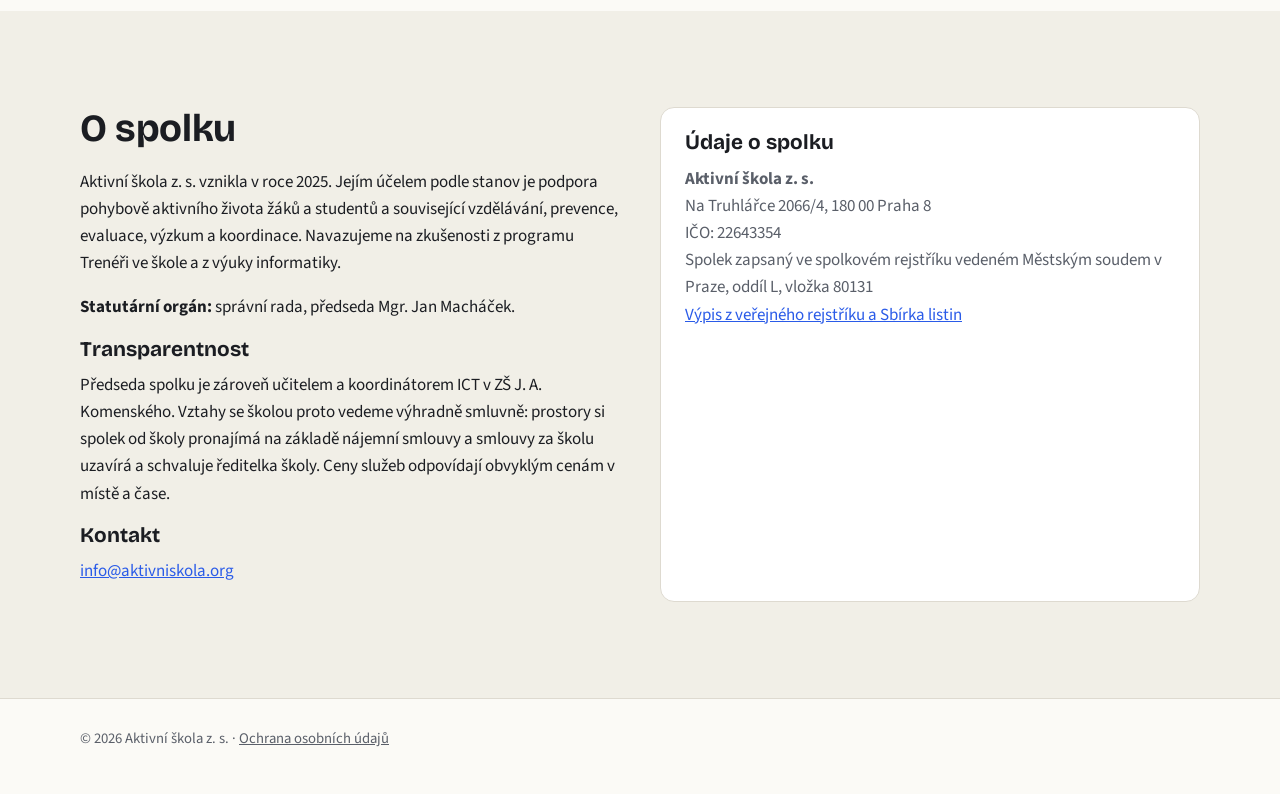
==== commit 177d99fe: "Věrohodnost pro partnery: Pro školy, O spolku, transparentnost, odkaz na rejstřík Co-Authored-By: Cl" ====
--- a/index.html
+++ b/index.html
@@ -36,20 +36,21 @@
 
 <header class="site-header">
   <div class="wrap header-inner">
-    <a href="#top" class="logo" aria-label="Aktivní škola – úvod">
+    <a href="/" class="logo" aria-label="Aktivní škola – úvod">
       <svg viewBox="0 0 40 40" aria-hidden="true"><rect width="40" height="40" rx="10" class="logo-bg"/><path d="M11 29 19 11h2l8 18" class="logo-a"/><circle cx="29" cy="12" r="3.2" class="logo-dot"/></svg>
       <span>Aktivní škola</span>
     </a>
     <nav class="nav" aria-label="Hlavní navigace">
-      <a href="#o-nas">O nás</a>
-      <a href="#krouzky">Kroužky</a>
-      <a href="#prihlaska">Přihláška</a>
-      <a href="#kontakt">Kontakt</a>
+      <a href="/#o-nas">O nás</a>
+      <a href="/#krouzky">Kroužky</a>
+      <a href="/#prihlaska">Přihláška</a>
+      <a href="/#pro-skoly">Pro školy</a>
+      <a href="/#kontakt">O spolku</a>
     </nav>
   </div>
 </header>
 
-<main id="top">
+<main>
 
   <section class="hero">
     <div class="wrap hero-grid">
@@ -58,8 +59,8 @@
         <h1>Hýbat se.<br>Tvořit.<br><span class="accent">Rozumět technologiím.</span></h1>
         <p class="lead">Aktivní škola z. s. podporuje školní aktivity žáků. Zaměřujeme se na dvě gramotnosti, které děti potřebují pro život: <strong>pohybovou</strong> a <strong>digitální</strong>.</p>
         <div class="cta-row">
-          <a class="btn btn-primary" href="#krouzky">Naše kroužky</a>
-          <a class="btn btn-ghost" href="#prihlaska">Přihlásit dítě</a>
+          <a class="btn btn-primary" href="/#krouzky">Naše kroužky</a>
+          <a class="btn btn-ghost" href="/#prihlaska">Přihlásit dítě</a>
         </div>
       </div>
       <div class="hero-art" aria-hidden="true">
@@ -85,7 +86,7 @@
         </article>
         <article class="card card-school">
           <h3>Podpora školy</h3>
-          <p>Kroužky, projekty a vybavení, které doplňují výuku. Spolupracujeme se školami a partnery z veřejného i soukromého sektoru.</p>
+          <p>Kroužky, vzdělávací programy a projekty, které doplňují výuku. Od roku 2025 působíme v ZŠ J. A. Komenského v Praze 6.</p>
         </article>
       </div>
     </div>
@@ -107,7 +108,7 @@
             <div><dt>Cena</dt><dd>2 900 Kč / pololetí</dd></div>
           </dl>
           <p>Základy programování, tvorba vlastních her a animací, práce s umělou inteligencí a bezpečnost na internetu. Dobrý základ i pro kroužek 3D tisku.</p>
-          <a class="more" href="krouzek-informatika.html">Více o kroužku →</a>
+          <a class="more" href="/krouzek-informatika">Více o kroužku →</a>
         </article>
         <article class="course">
           <div class="course-head">
@@ -120,7 +121,28 @@
             <div><dt>Cena</dt><dd>3 400 Kč / pololetí<br><small>vč. materiálu</small></dd></div>
           </dl>
           <p>Navrhni si vlastní věc na počítači a pak ji podrž v ruce. Modelujeme v programu Tinkercad (zdarma, běží v prohlížeči) a tiskneme na tiskárnách Original Prusa MK4S a MINI+. Nic nemusíš umět dopředu – stačí chuť tvořit. Tiskárnu z bezpečnostních důvodů obsluhuje jen dospělý.</p>
-          <a class="more" href="krouzek-3d-tisk.html">Více o kroužku →</a>
+          <a class="more" href="/krouzek-3d-tisk">Více o kroužku →</a>
+        </article>
+      </div>
+    </div>
+  </section>
+
+  <section id="pro-skoly" class="section">
+    <div class="wrap">
+      <h2>Pro školy a pedagogy</h2>
+      <p class="section-lead">Vedle kroužků pro děti připravujeme vzdělávací programy pro učitele a rodiče. Navazují na Strategii vzdělávací politiky 2030+, nové RVP pro informatiku a rámec digitálních kompetencí DigCompEdu.</p>
+      <div class="cards">
+        <article class="card card-digi">
+          <h3>Umělá inteligence ve výuce</h3>
+          <p>Workshopy pro pedagogy: jak AI rozumně využít při přípravě i ve výuce, jak s ní pracují žáci a na co si dát pozor.</p>
+        </article>
+        <article class="card card-make">
+          <h3>Google Workspace a Classroom</h3>
+          <p>Praktická školení: zadávání a hodnocení úloh, sdílení materiálů, kriteriální hodnocení v Google Classroom.</p>
+        </article>
+        <article class="card card-move">
+          <h3>Bezpečně v online světě</h3>
+          <p>Programy pro žáky, učitele i rodiče: soukromí, podvodné zprávy, sociální sítě a domluva pravidel v rodině.</p>
         </article>
       </div>
     </div>
@@ -137,14 +159,19 @@
       </ul>
       <p>Obratem Vám pošleme potvrzení a platební údaje.</p>
       <a class="btn btn-primary" href="mailto:info@aktivniskola.org?subject=P%C5%99ihl%C3%A1%C5%A1ka%20do%20krou%C5%BEku&amp;body=Krou%C5%BEek%3A%20%0AJm%C3%A9no%20a%20p%C5%99%C3%ADjmen%C3%AD%20d%C3%ADt%C4%9Bte%3A%20%0AT%C5%99%C3%ADda%3A%20%0AZ%C3%A1konn%C3%BD%20z%C3%A1stupce%3A%20%0ATelefon%3A%20%0A">Napsat přihlášku</a>
-      <p class="note">Osobní údaje zpracováváme pouze pro účely organizace kroužku. <a href="ochrana-osobnich-udaju.html">Zásady ochrany osobních údajů</a>.</p>
+      <p class="note">Osobní údaje zpracováváme pouze pro účely organizace kroužku. <a href="/ochrana-osobnich-udaju">Zásady ochrany osobních údajů</a>.</p>
     </div>
   </section>
 
   <section id="kontakt" class="section section-alt">
     <div class="wrap contact-grid">
       <div>
-        <h2>Kontakt</h2>
+        <h2>O spolku</h2>
+        <p>Aktivní škola z. s. vznikla v roce 2025. Jejím účelem podle stanov je podpora pohybově aktivního života žáků a studentů a související vzdělávání, prevence, evaluace, výzkum a koordinace. Navazujeme na zkušenosti z programu Trenéři ve škole a z výuky informatiky.</p>
+        <p><strong>Statutární orgán:</strong> správní rada, předseda Mgr. Jan Macháček.</p>
+        <h3>Transparentnost</h3>
+        <p>Předseda spolku je zároveň učitelem a koordinátorem ICT v ZŠ J. A. Komenského. Vztahy se školou proto vedeme výhradně smluvně: prostory si spolek od školy pronajímá na základě nájemní smlouvy a smlouvy za školu uzavírá a schvaluje ředitelka školy. Ceny služeb odpovídají obvyklým cenám v místě a čase.</p>
+        <h3>Kontakt</h3>
         <p><a href="mailto:info@aktivniskola.org">info@aktivniskola.org</a></p>
       </div>
       <div class="legal">
@@ -152,7 +179,8 @@
         <p><strong>Aktivní škola z. s.</strong><br>
         Na Truhlářce 2066/4, 180 00 Praha 8<br>
         IČO: 22643354<br>
-        Spolek zapsaný ve spolkovém rejstříku vedeném Městským soudem v Praze, oddíl L, vložka 80131</p>
+        Spolek zapsaný ve spolkovém rejstříku vedeném Městským soudem v Praze, oddíl L, vložka 80131<br>
+        <a href="https://or.justice.cz/ias/ui/rejstrik-$firma?ico=22643354" rel="noopener">Výpis z veřejného rejstříku a Sbírka listin</a></p>
       </div>
     </div>
   </section>
@@ -161,10 +189,22 @@
 
 <footer class="site-footer">
   <div class="wrap">
-    <p>© <span id="y">2026</span> Aktivní škola z. s. · <a href="ochrana-osobnich-udaju.html">Ochrana osobních údajů</a></p>
+    <p>© <span id="y">2026</span> Aktivní škola z. s. · <a href="/ochrana-osobnich-udaju">Ochrana osobních údajů</a></p>
   </div>
 </footer>
 
 <script>document.getElementById('y').textContent=new Date().getFullYear();</script>
+<script>
+/* Čistá adresa: posun na sekci bez #kotvy v URL */
+(function(){
+  function go(id){var el=document.getElementById(id); if(el){el.scrollIntoView({behavior:'smooth'});}}
+  document.addEventListener('click',function(e){
+    var a=e.target.closest('a[href^="/#"]'); if(!a) return;
+    e.preventDefault(); go(a.getAttribute('href').slice(2));
+    history.replaceState(null,'','/');
+  });
+  if(location.hash){var id=location.hash.slice(1); history.replaceState(null,'','/'); window.addEventListener('load',function(){go(id);});}
+})();
+</script>
 </body>
 </html>
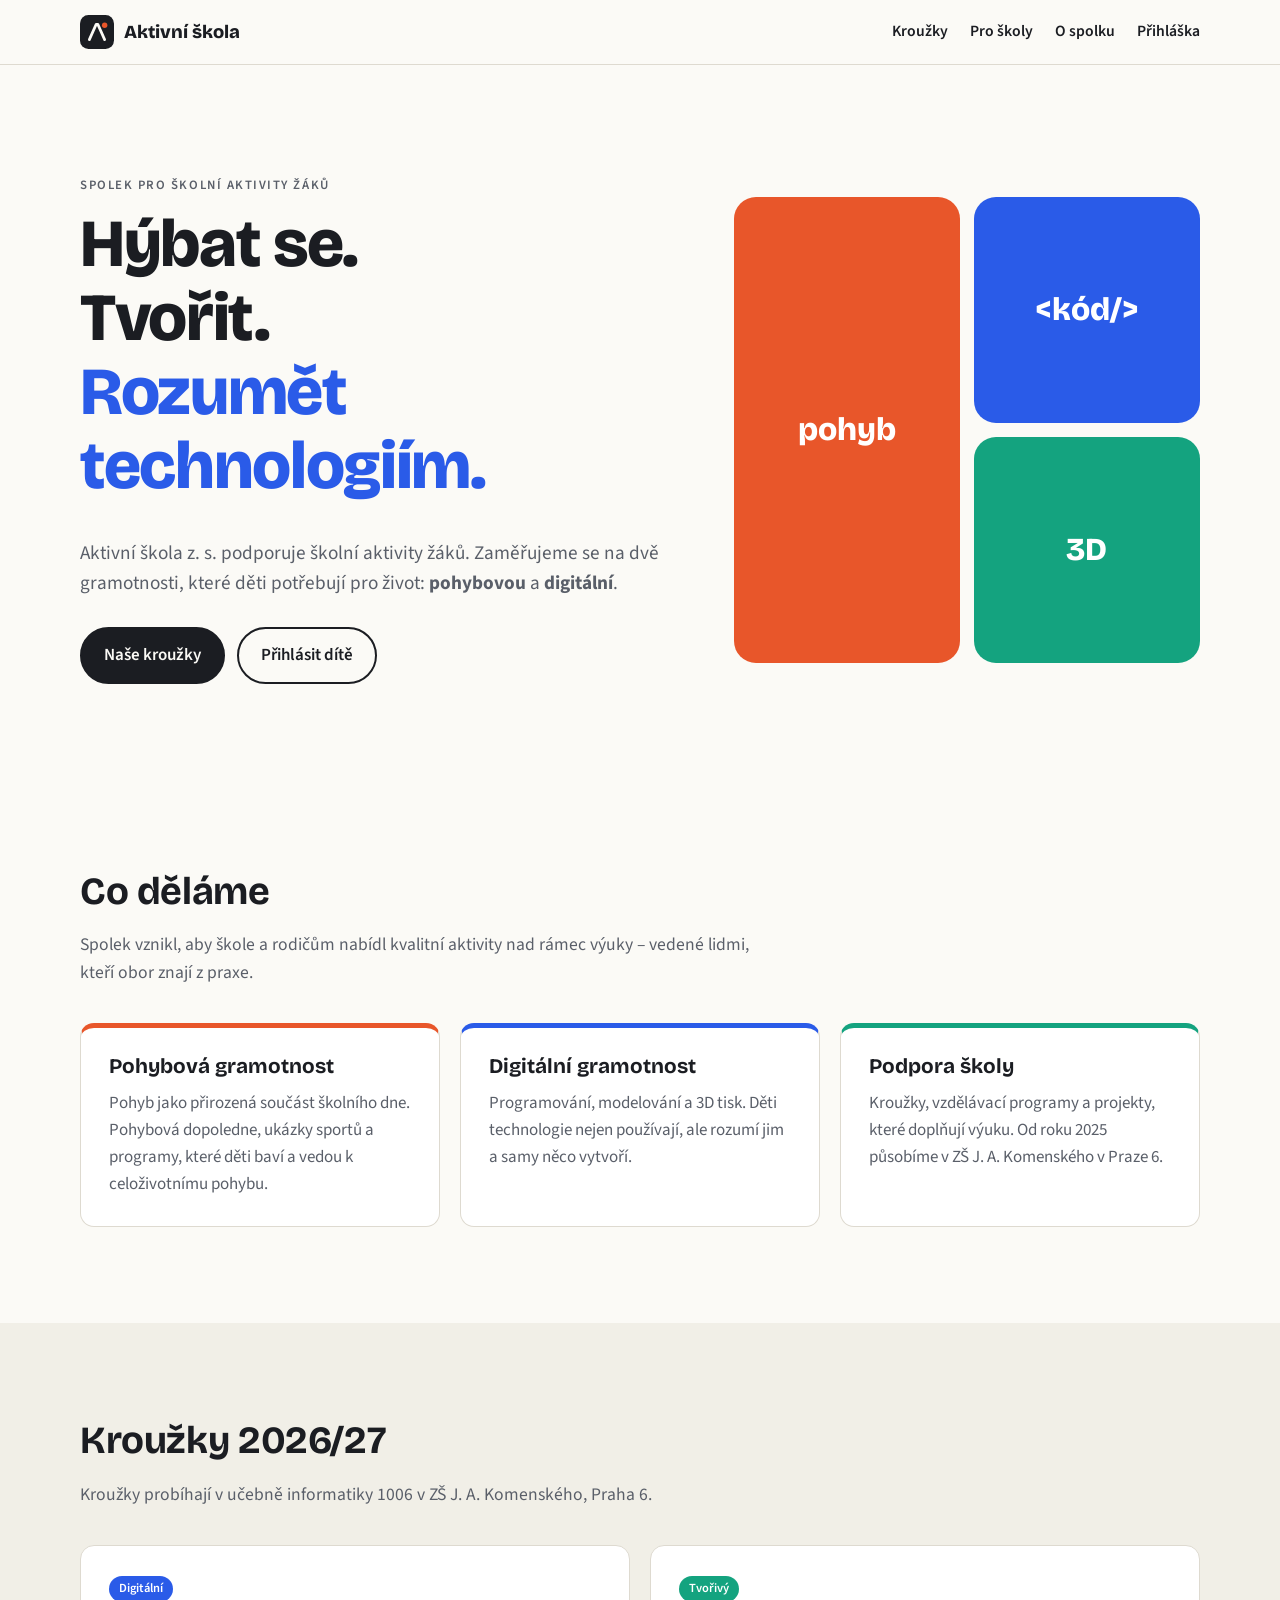
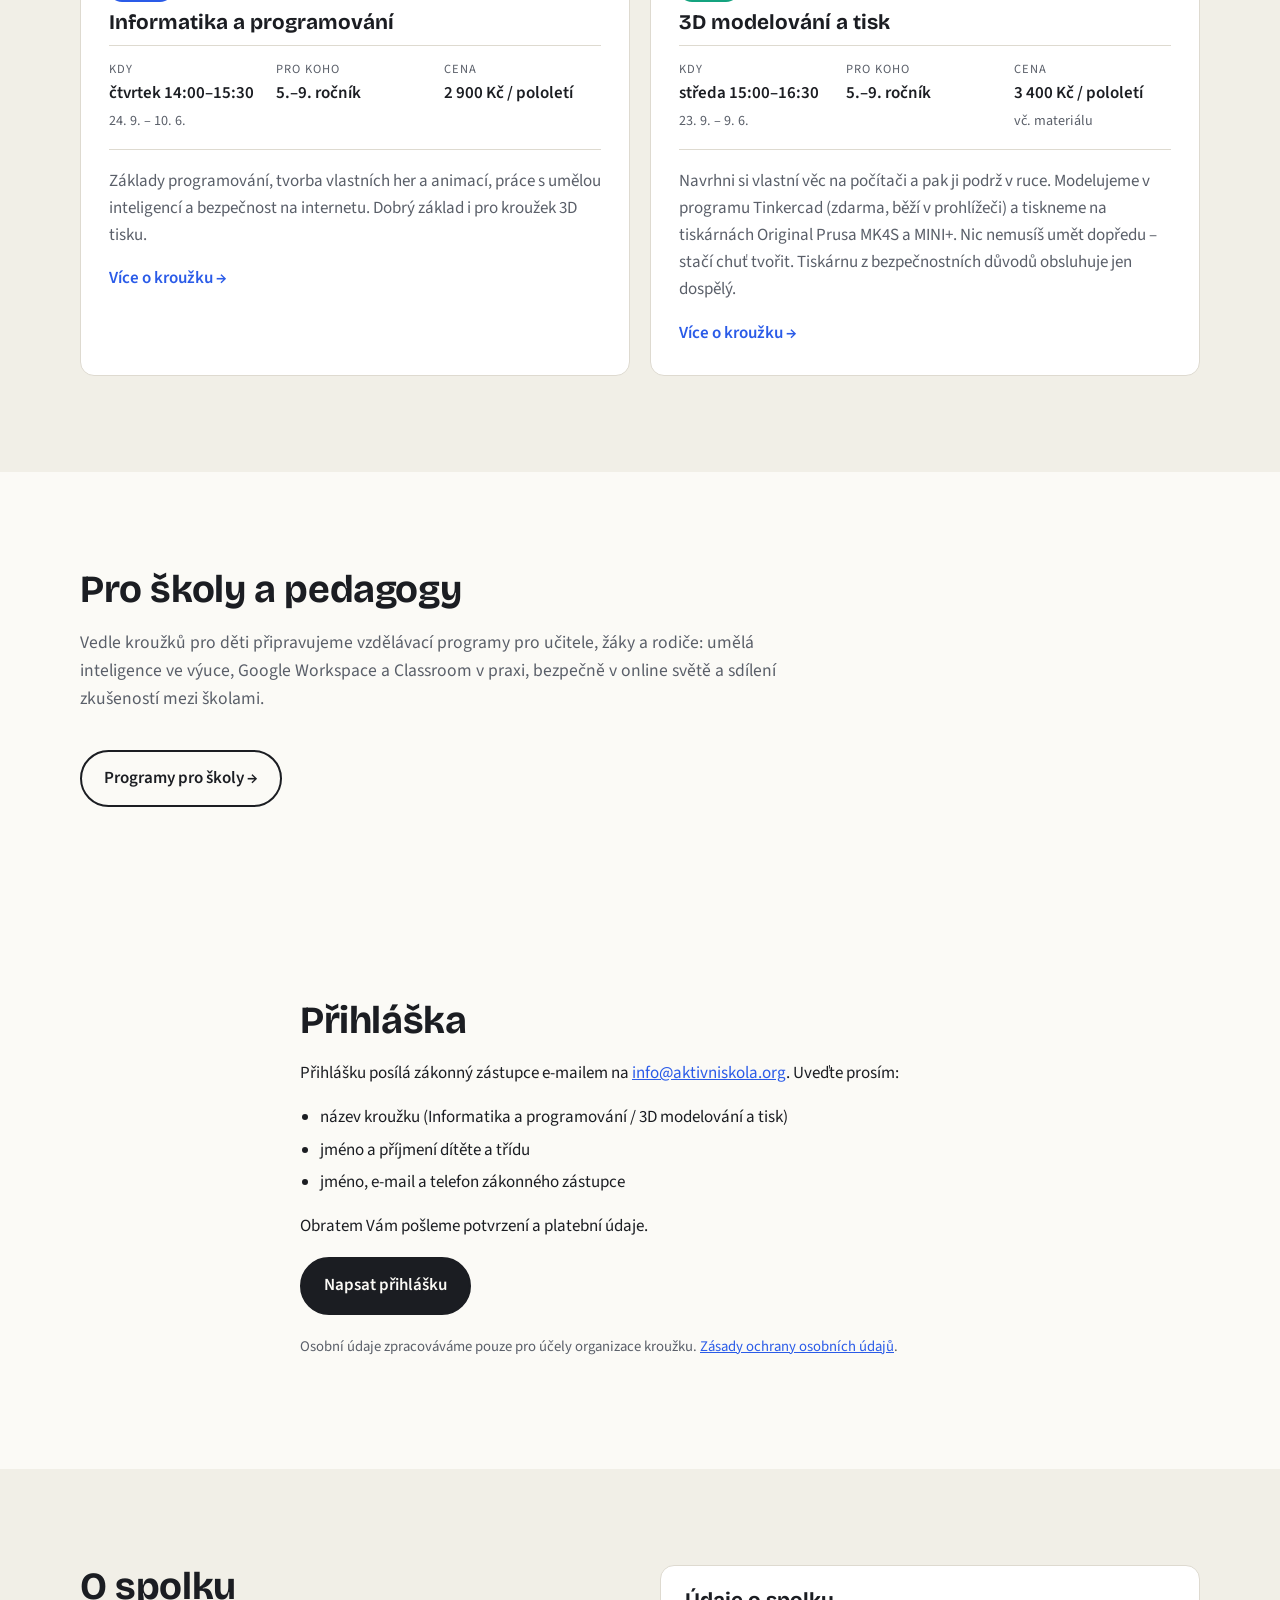
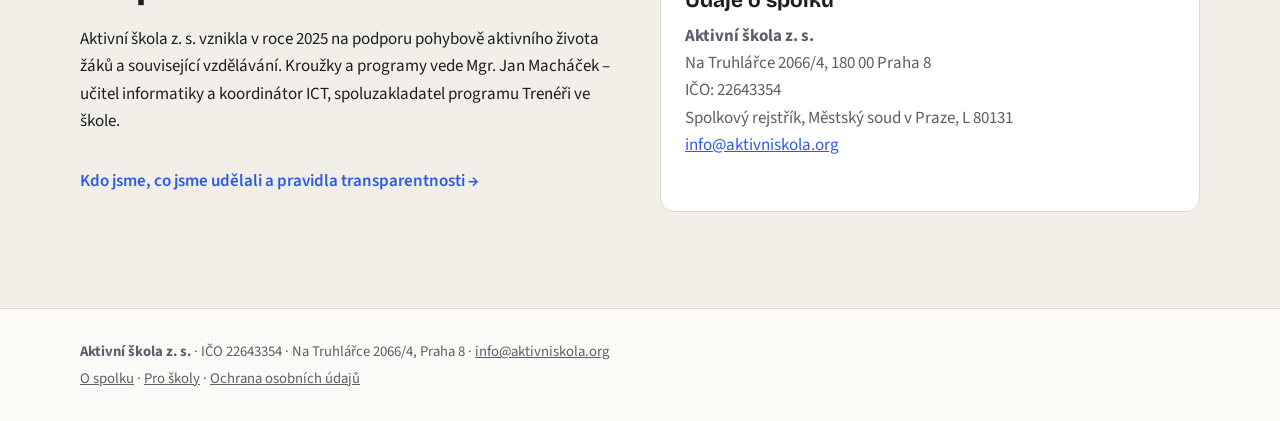
==== commit a561ade3: "Stránky O spolku a Pro školy, jednotná navigace a patička Co-Authored-By: Claude Opus 5.5 <noreply@a" ====
--- a/index.html
+++ b/index.html
@@ -41,11 +41,10 @@
       <span>Aktivní škola</span>
     </a>
     <nav class="nav" aria-label="Hlavní navigace">
-      <a href="/#o-nas">O nás</a>
       <a href="/#krouzky">Kroužky</a>
+      <a href="/pro-skoly">Pro školy</a>
+      <a href="/o-spolku">O spolku</a>
       <a href="/#prihlaska">Přihláška</a>
-      <a href="/#pro-skoly">Pro školy</a>
-      <a href="/#kontakt">O spolku</a>
     </nav>
   </div>
 </header>
@@ -130,21 +129,8 @@
   <section id="pro-skoly" class="section">
     <div class="wrap">
       <h2>Pro školy a pedagogy</h2>
-      <p class="section-lead">Vedle kroužků pro děti připravujeme vzdělávací programy pro učitele a rodiče. Navazují na Strategii vzdělávací politiky 2030+, nové RVP pro informatiku a rámec digitálních kompetencí DigCompEdu.</p>
-      <div class="cards">
-        <article class="card card-digi">
-          <h3>Umělá inteligence ve výuce</h3>
-          <p>Workshopy pro pedagogy: jak AI rozumně využít při přípravě i ve výuce, jak s ní pracují žáci a na co si dát pozor.</p>
-        </article>
-        <article class="card card-make">
-          <h3>Google Workspace a Classroom</h3>
-          <p>Praktická školení: zadávání a hodnocení úloh, sdílení materiálů, kriteriální hodnocení v Google Classroom.</p>
-        </article>
-        <article class="card card-move">
-          <h3>Bezpečně v online světě</h3>
-          <p>Programy pro žáky, učitele i rodiče: soukromí, podvodné zprávy, sociální sítě a domluva pravidel v rodině.</p>
-        </article>
-      </div>
+      <p class="section-lead">Vedle kroužků pro děti připravujeme vzdělávací programy pro učitele, žáky a rodiče: umělá inteligence ve výuce, Google Workspace a Classroom v praxi, bezpečně v online světě a sdílení zkušeností mezi školami.</p>
+      <a class="btn btn-ghost" href="/pro-skoly">Programy pro školy →</a>
     </div>
   </section>
 
@@ -167,20 +153,16 @@
     <div class="wrap contact-grid">
       <div>
         <h2>O spolku</h2>
-        <p>Aktivní škola z. s. vznikla v roce 2025. Jejím účelem podle stanov je podpora pohybově aktivního života žáků a studentů a související vzdělávání, prevence, evaluace, výzkum a koordinace. Navazujeme na zkušenosti z programu Trenéři ve škole a z výuky informatiky.</p>
-        <p><strong>Statutární orgán:</strong> správní rada, předseda Mgr. Jan Macháček.</p>
-        <h3>Transparentnost</h3>
-        <p>Předseda spolku je zároveň učitelem a koordinátorem ICT v ZŠ J. A. Komenského. Vztahy se školou proto vedeme výhradně smluvně: prostory si spolek od školy pronajímá na základě nájemní smlouvy a smlouvy za školu uzavírá a schvaluje ředitelka školy. Ceny služeb odpovídají obvyklým cenám v místě a čase.</p>
-        <h3>Kontakt</h3>
-        <p><a href="mailto:info@aktivniskola.org">info@aktivniskola.org</a></p>
+        <p>Aktivní škola z. s. vznikla v roce 2025 na podporu pohybově aktivního života žáků a související vzdělávání. Kroužky a programy vede Mgr. Jan Macháček – učitel informatiky a koordinátor ICT, spoluzakladatel programu Trenéři ve škole.</p>
+        <p><a class="more" href="/o-spolku">Kdo jsme, co jsme udělali a pravidla transparentnosti →</a></p>
       </div>
       <div class="legal">
         <h3>Údaje o spolku</h3>
         <p><strong>Aktivní škola z. s.</strong><br>
         Na Truhlářce 2066/4, 180 00 Praha 8<br>
         IČO: 22643354<br>
-        Spolek zapsaný ve spolkovém rejstříku vedeném Městským soudem v Praze, oddíl L, vložka 80131<br>
-        <a href="https://or.justice.cz/ias/ui/rejstrik-$firma?ico=22643354" rel="noopener">Výpis z veřejného rejstříku a Sbírka listin</a></p>
+        Spolkový rejstřík, Městský soud v Praze, L 80131<br>
+        <a href="mailto:info@aktivniskola.org">info@aktivniskola.org</a></p>
       </div>
     </div>
   </section>
@@ -188,12 +170,12 @@
 </main>
 
 <footer class="site-footer">
-  <div class="wrap">
-    <p>© <span id="y">2026</span> Aktivní škola z. s. · <a href="/ochrana-osobnich-udaju">Ochrana osobních údajů</a></p>
+  <div class="wrap footer-inner">
+    <p><strong>Aktivní škola z. s.</strong> · IČO 22643354 · Na Truhlářce 2066/4, Praha 8 · <a href="mailto:info@aktivniskola.org">info@aktivniskola.org</a></p>
+    <p><a href="/o-spolku">O spolku</a> · <a href="/pro-skoly">Pro školy</a> · <a href="/ochrana-osobnich-udaju">Ochrana osobních údajů</a></p>
   </div>
 </footer>
 
-<script>document.getElementById('y').textContent=new Date().getFullYear();</script>
 <script>
 /* Čistá adresa: posun na sekci bez #kotvy v URL */
 (function(){
--- a/styles.css
+++ b/styles.css
@@ -143,3 +143,22 @@
 .tech a { font-weight: 600; font-size: .95rem; }
 .more { display: inline-block; margin-top: 16px; font-weight: 600; text-decoration: none; }
 .more:hover { text-decoration: underline; }
+
+/* O spolku / Pro školy */
+.person { background: var(--card); border: 1px solid var(--line); border-radius: var(--radius); padding: 28px; max-width: 820px; border-left: 5px solid var(--digi); }
+.person-role { color: var(--muted); margin-top: -.3em; }
+.timeline { display: grid; gap: 14px; max-width: 760px; }
+.tl-item { display: grid; grid-template-columns: 90px 1fr; gap: 16px; align-items: baseline; background: var(--card); border: 1px solid var(--line); border-radius: var(--radius); padding: 16px 20px; }
+.tl-item p { margin: 0; }
+.tl-date { font: 800 1.1rem var(--font-head); color: var(--move); }
+.programs { display: grid; grid-template-columns: repeat(2, 1fr); gap: 20px; }
+.program { background: var(--card); border: 1px solid var(--line); border-radius: var(--radius); padding: 26px; }
+.program p { color: var(--muted); }
+.program-meta { font-size: .92rem; font-weight: 600; color: var(--ink) !important; margin: 0; }
+.steps { display: grid; grid-template-columns: repeat(4, 1fr); gap: 18px; }
+.step { background: var(--card); border: 1px solid var(--line); border-radius: var(--radius); padding: 22px; }
+.step p { color: var(--muted); margin: 0; }
+.step-n { display: inline-grid; place-items: center; width: 34px; height: 34px; border-radius: 50%; background: var(--ink); color: var(--bg); font-weight: 700; margin-bottom: 10px; }
+@media (max-width: 900px) { .programs, .steps { grid-template-columns: 1fr; } }
+.footer-inner p { margin: .2em 0; }
+@media (max-width: 640px) { .nav a:nth-child(1), .nav a:nth-child(4) { display: inline; } .nav { gap: 12px; font-size: .9rem; } }
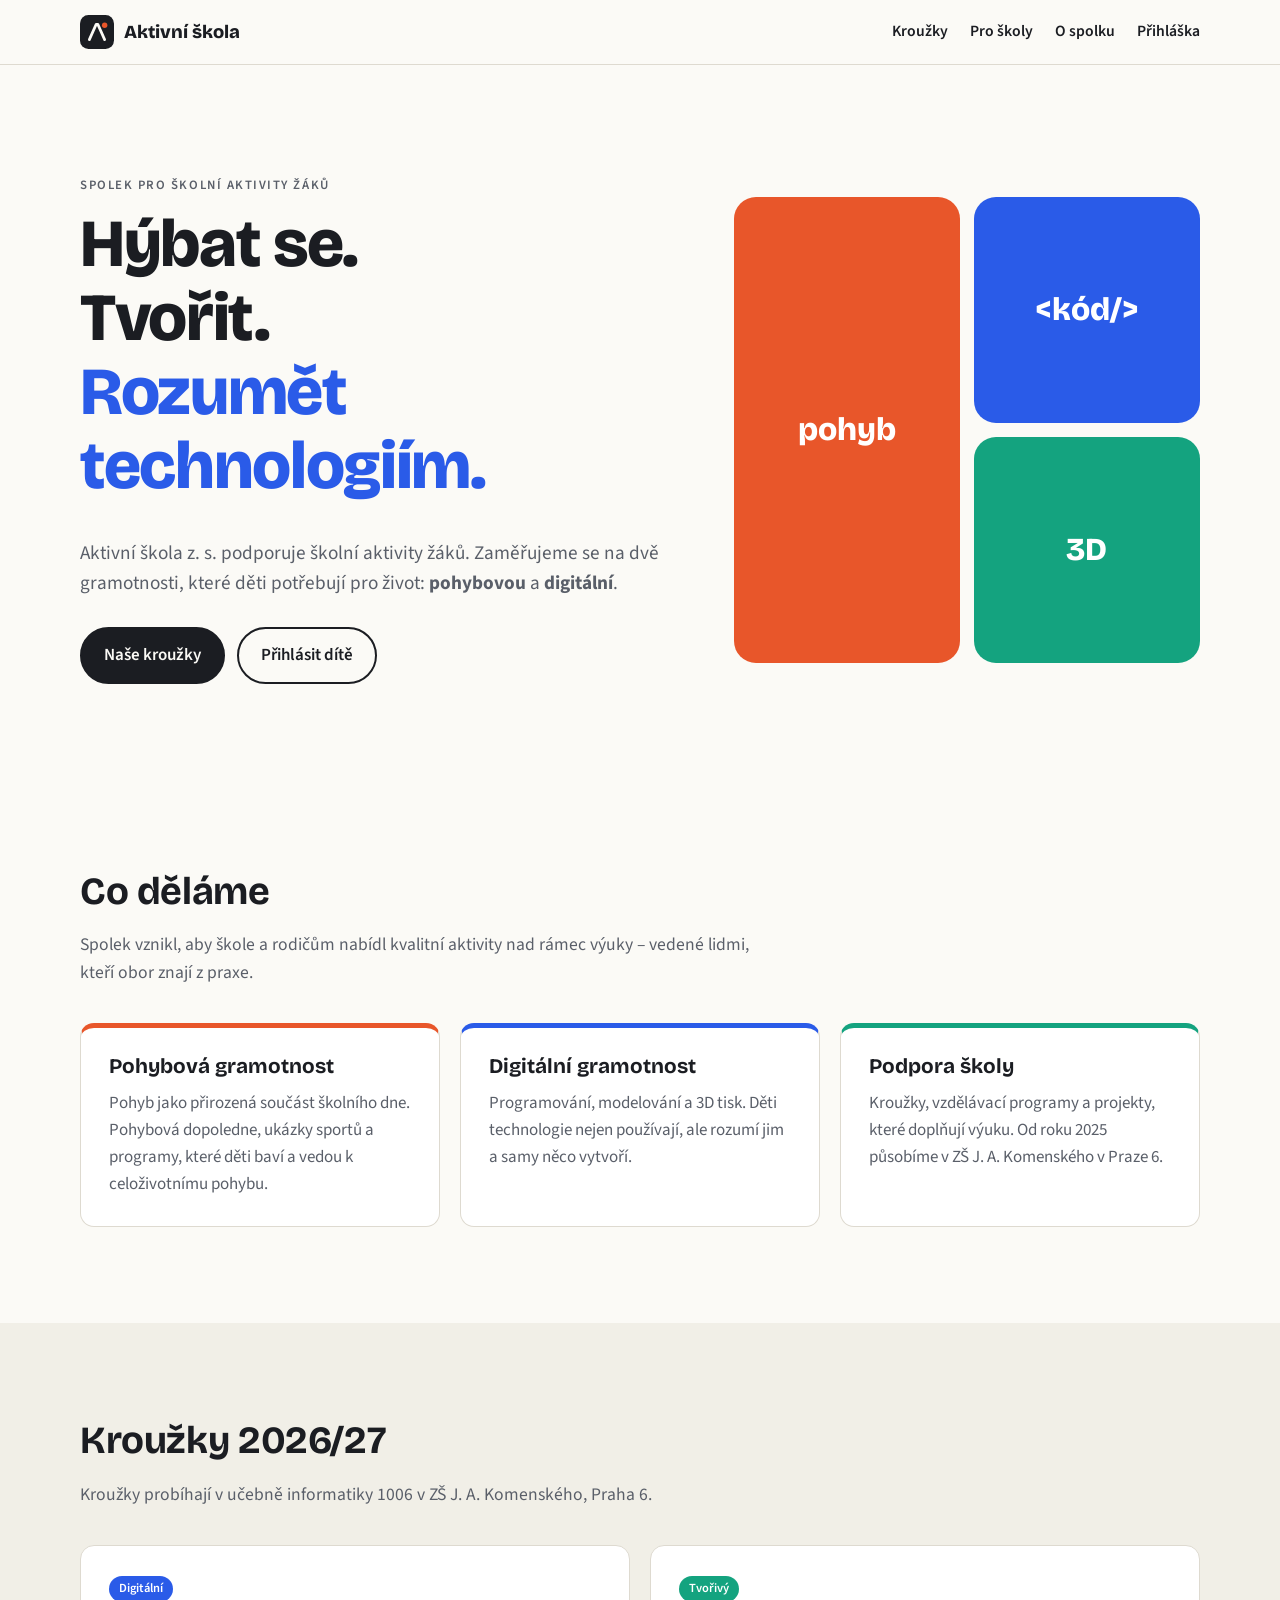
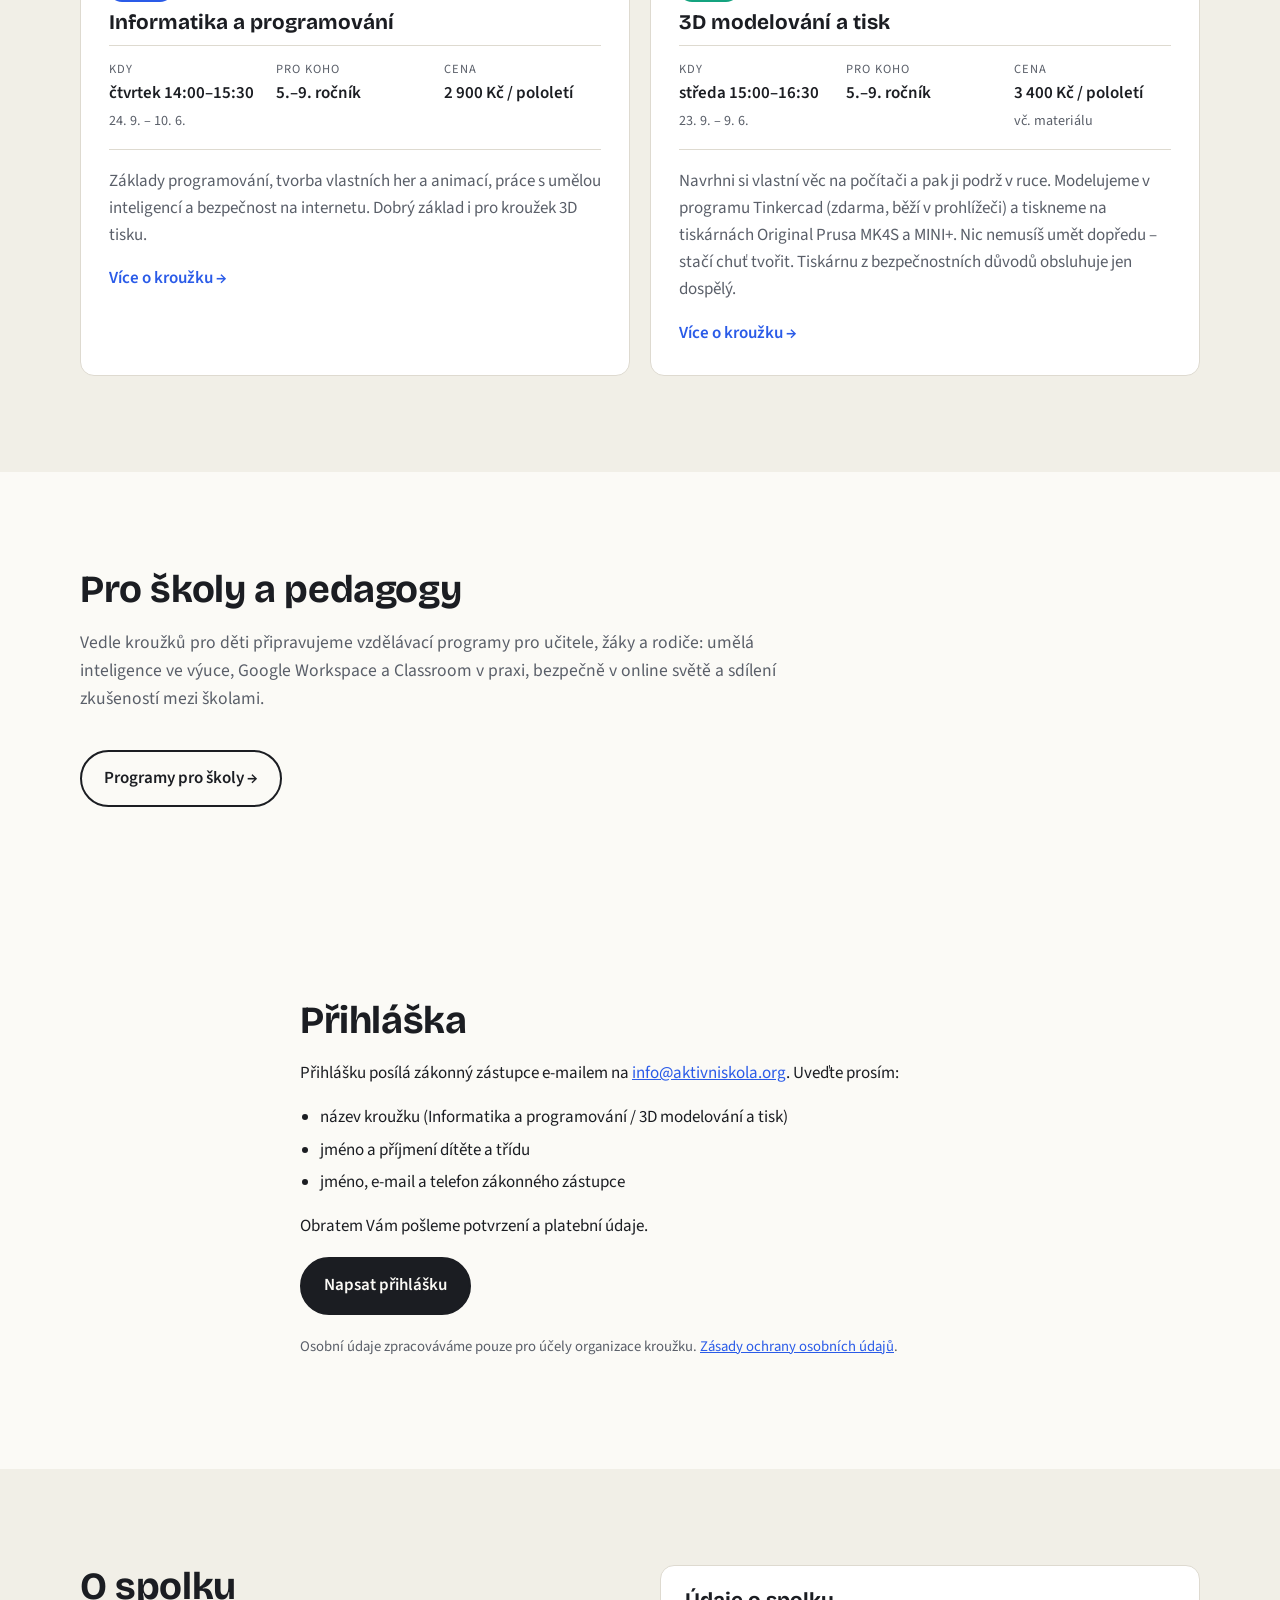
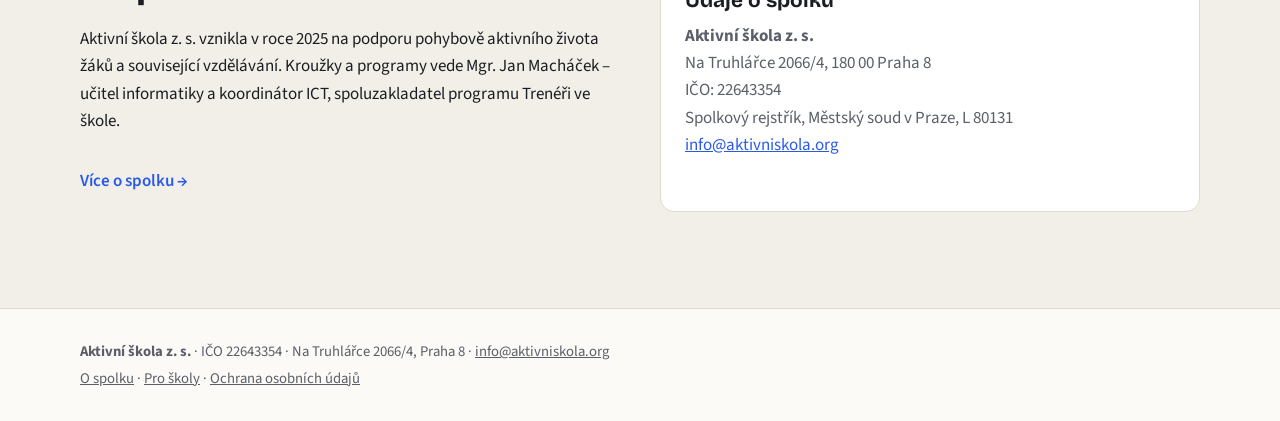
==== commit d3c77328: "O spolku: odstraněny sekce Co jsme už udělali a Transparentnost Co-Authored-By: Claude Opus 5.5 <nor" ====
--- a/index.html
+++ b/index.html
@@ -154,7 +154,7 @@
       <div>
         <h2>O spolku</h2>
         <p>Aktivní škola z. s. vznikla v roce 2025 na podporu pohybově aktivního života žáků a související vzdělávání. Kroužky a programy vede Mgr. Jan Macháček – učitel informatiky a koordinátor ICT, spoluzakladatel programu Trenéři ve škole.</p>
-        <p><a class="more" href="/o-spolku">Kdo jsme, co jsme udělali a pravidla transparentnosti →</a></p>
+        <p><a class="more" href="/o-spolku">Více o spolku →</a></p>
       </div>
       <div class="legal">
         <h3>Údaje o spolku</h3>
